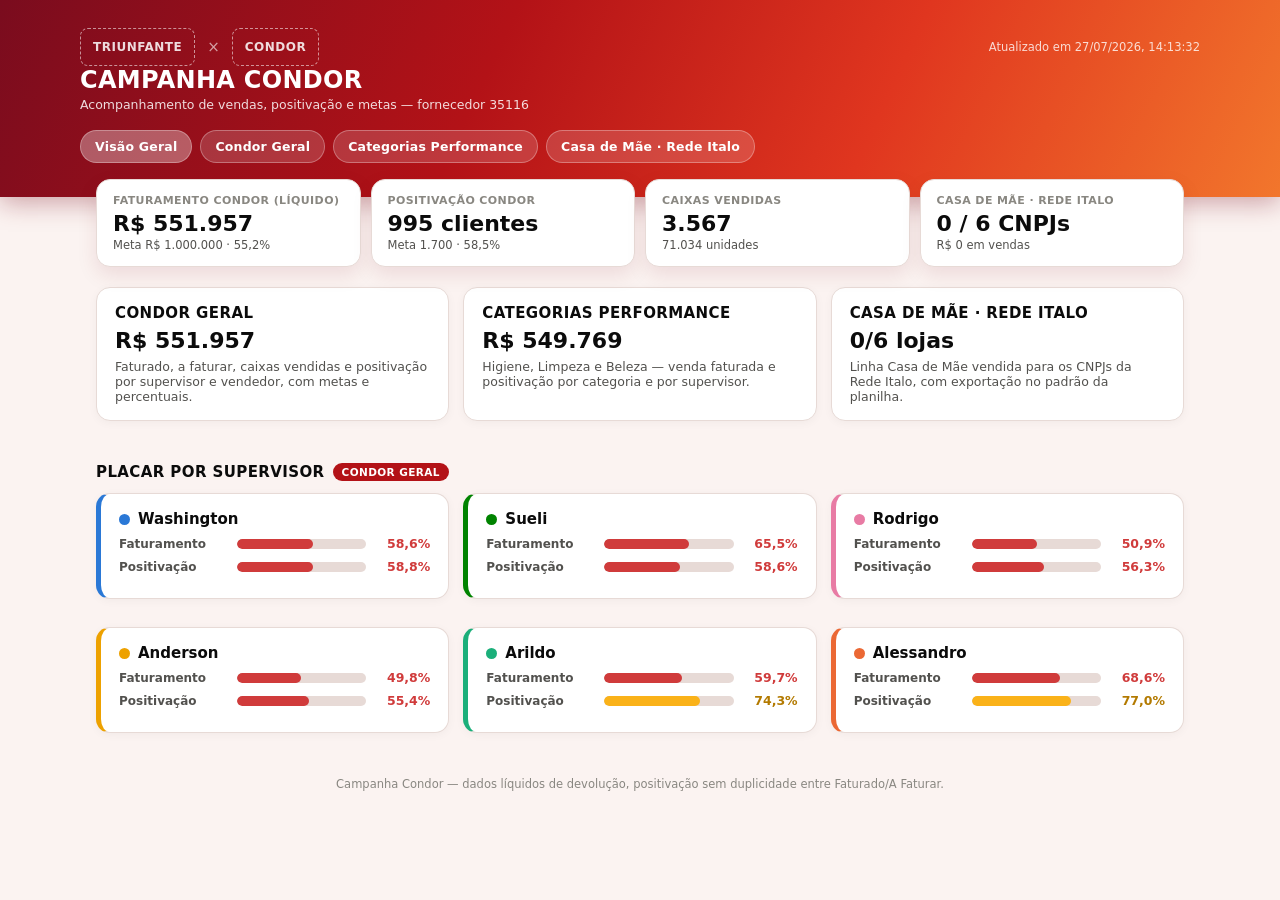
==== index.html @ ddfc70e7 "Initial commit: site da Campanha Condor (Geral, Categorias Performance, Casa de Mae/Rede Italo) Co-A" ====
<!doctype html>
<html lang="pt-BR">
<head>
<meta charset="UTF-8">
<meta name="viewport" content="width=device-width, initial-scale=1">
<title>Campanha Condor</title>
<link rel="stylesheet" href="style.css">
</head>
<body>
<div class="hero">
  <div class="hero-inner">
    <div class="hero-top">
      <div class="brandrow">
        <div class="logo-slot">Triunfante</div>
        <span class="brand-x">×</span>
        <div class="logo-slot">Condor</div>
      </div>
      <div class="hero-meta">Atualizado em <span id="atualizadoEm">—</span></div>
    </div>
    <h1>Campanha Condor</h1>
    <div class="sub">Acompanhamento de vendas, positivação e metas — fornecedor 35116</div>
    <div class="hero-nav">
      <a href="index.html" class="active">Visão Geral</a>
      <a href="condor-geral.html">Condor Geral</a>
      <a href="categorias.html">Categorias Performance</a>
      <a href="casa-de-mae.html">Casa de Mãe · Rede Italo</a>
    </div>
  </div>
</div>

<div class="wrap">
  <div class="statrow" id="statrow"></div>

  <div class="grid3" id="navcards"></div>

  <div class="section-title">Placar por supervisor <span class="tag">Condor Geral</span></div>
  <div id="supPreview"></div>

  <div class="footer-note">Campanha Condor — dados líquidos de devolução, positivação sem duplicidade entre Faturado/A Faturar.</div>
</div>

<script src="data.js"></script>
<script src="script.js"></script>
<script>
(function () {
  var data = getData();
  document.getElementById("atualizadoEm").textContent = new Date(data.atualizadoEm).toLocaleString("pt-BR");

  var g = data.geral.totalGeral;
  var cats = data.categorias.totalGeral;
  var cdm = data.casaDeMae.totalGeral;

  var stats = [
    { label: "Faturamento Condor (líquido)", value: fmtBRL(g.faturamento), sub: g.metaFaturamento ? ("Meta " + fmtBRL(g.metaFaturamento) + " · " + fmtPct(g.pctMetaFaturamento)) : "" },
    { label: "Positivação Condor", value: fmtInt(g.positivacao) + " clientes", sub: g.metaPositivacao ? ("Meta " + fmtInt(g.metaPositivacao) + " · " + fmtPct(g.pctMetaPositivacao)) : "" },
    { label: "Caixas vendidas", value: fmtNum(g.caixasVenda, 0), sub: fmtInt(g.unidadesVenda) + " unidades" },
    { label: "Casa de Mãe · Rede Italo", value: cdm.clientesAtivos + " / " + cdm.clientesRede + " CNPJs", sub: fmtBRL(cdm.faturamento) + " em vendas" }
  ];
  document.getElementById("statrow").innerHTML = stats.map(function (s) {
    return '<div class="stat"><div class="label">' + s.label + '</div><div class="value num">' + s.value + '</div><div class="sub">' + s.sub + '</div></div>';
  }).join("");

  var cards = [
    { href: "condor-geral.html", title: "Condor Geral", desc: "Faturado, a faturar, caixas vendidas e positivação por supervisor e vendedor, com metas e percentuais.", big: fmtBRL(g.faturamento) },
    { href: "categorias.html", title: "Categorias Performance", desc: "Higiene, Limpeza e Beleza — venda faturada e positivação por categoria e por supervisor.", big: fmtBRL(cats.faturamento) },
    { href: "casa-de-mae.html", title: "Casa de Mãe · Rede Italo", desc: "Linha Casa de Mãe vendida para os CNPJs da Rede Italo, com exportação no padrão da planilha.", big: cdm.clientesAtivos + "/" + cdm.clientesRede + " lojas" }
  ];
  document.getElementById("navcards").innerHTML = cards.map(function (c) {
    return '<a class="card" href="' + c.href + '" style="text-decoration:none;display:block">' +
      '<div class="section-title" style="margin:0 0 6px">' + c.title + '</div>' +
      '<div style="font-size:22px;font-weight:800;margin-bottom:6px" class="num">' + c.big + '</div>' +
      '<div style="font-size:12.5px;color:var(--ink-soft)">' + c.desc + '</div>' +
    '</a>';
  }).join("");

  var order = data.supervisores.filter(function (s) { return s.id !== 0; });
  document.getElementById("supPreview").innerHTML = '<div class="grid3">' + order.map(function (s) {
    var sup = data.geral.porSupervisor.find(function (x) { return x.supervisorId === s.id; });
    return '<div class="card sup-card" style="--sup-accent:' + supAccent(s.id) + '">' +
      '<div class="sup-head"><div class="sup-name"><span class="dot"></span>' + s.nome + '</div></div>' +
      pctBarRow("Faturamento", sup.pctMetaFaturamento) +
      pctBarRow("Positivação", sup.pctMetaPositivacao) +
    '</div>';
  }).join("") + '</div>';
})();
</script>
</body>
</html>
---- style.css ----
:root {
  --bg: #FBF3F1;
  --panel: #FFFFFF;
  --line: #E7DAD6;
  --ink: #0B0B0B;
  --ink-soft: #52514E;
  --ink-muted: #898781;

  --good: #0CA30C;
  --warning: #FAB219;
  --serious: #EC835A;
  --critical: #D03B3B;
  --good-bg: #E6F5E6;
  --warning-bg: #FEF3DC;
  --critical-bg: #FBEAEA;

  /* paleta categorica (dataviz skill, ordem validada) -- 1 cor fixa por supervisor */
  --sup-100: #2A78D6;  /* Washington - azul */
  --sup-28:  #008300;  /* Sueli - verde */
  --sup-27:  #E87BA4;  /* Rodrigo - magenta */
  --sup-23:  #EDA100;  /* Anderson - amarelo/ocre */
  --sup-24:  #1BAF7A;  /* Arildo - aqua */
  --sup-80:  #EB6834;  /* Alessandro - laranja */
  --sup-0:   #A9A79E;  /* Outros/Interno - cinza neutro */

  /* marca Condor -- degrade vermelho, distinto da Arcor (vermelho fosco/minimal) */
  --condor-1: #7A0C1E;
  --condor-2: #B31217;
  --condor-3: #E0361F;
  --condor-4: #F2762C;
  --condor-grad: linear-gradient(115deg, var(--condor-1) 0%, var(--condor-2) 38%, var(--condor-3) 68%, var(--condor-4) 100%);

  --radius: 14px;
  color-scheme: light;
}

@media (prefers-color-scheme: dark) {
  :root:where(:not([data-theme="light"])) {
    --bg: #150808;
    --panel: #201312;
    --line: #3a2624;
    --ink: #ffffff;
    --ink-soft: #d8c9c6;
    --ink-muted: #a3908c;
    --good-bg: rgba(12,163,12,0.16);
    --warning-bg: rgba(250,178,25,0.16);
    --critical-bg: rgba(208,59,59,0.18);
    --sup-100: #3987E5;
    --sup-28:  #1FA31F;
    --sup-27:  #D55181;
    --sup-23:  #C98500;
    --sup-24:  #199E70;
    --sup-80:  #D95926;
    --sup-0:   #7d7871;
    color-scheme: dark;
  }
}
:root[data-theme="dark"] {
  --bg: #150808;
  --panel: #201312;
  --line: #3a2624;
  --ink: #ffffff;
  --ink-soft: #d8c9c6;
  --ink-muted: #a3908c;
  --good-bg: rgba(12,163,12,0.16);
  --warning-bg: rgba(250,178,25,0.16);
  --critical-bg: rgba(208,59,59,0.18);
  --sup-100: #3987E5;
  --sup-28:  #1FA31F;
  --sup-27:  #D55181;
  --sup-23:  #C98500;
  --sup-24:  #199E70;
  --sup-80:  #D95926;
  --sup-0:   #7d7871;
  color-scheme: dark;
}

* { box-sizing: border-box; -webkit-tap-highlight-color: transparent; }
html { -webkit-text-size-adjust: 100%; }
body {
  margin: 0; font-family: system-ui, -apple-system, "Segoe UI", Arial, sans-serif;
  background: var(--bg); color: var(--ink); -webkit-font-smoothing: antialiased;
}
.num { font-variant-numeric: tabular-nums; }
a { color: inherit; }
.wrap { max-width: 1120px; margin: 0 auto; padding: 0 16px 60px; }

/* ---- Hero / header degrade ---- */
.hero {
  background: var(--condor-grad); color: #fff; padding: 28px 16px 34px;
  box-shadow: 0 6px 24px rgba(122,12,30,0.35);
}
.hero-inner { max-width: 1120px; margin: 0 auto; }
.hero-top { display: flex; align-items: center; justify-content: space-between; gap: 14px; flex-wrap: wrap; }
.brandrow { display: flex; align-items: center; gap: 12px; }
.logo-slot {
  display: flex; align-items: center; justify-content: center; height: 38px; padding: 0 12px;
  border: 1.5px dashed rgba(255,255,255,0.55); border-radius: 8px; font-weight: 700; font-size: 12px;
  letter-spacing: 0.5px; color: rgba(255,255,255,0.85); text-transform: uppercase;
}
.logo-slot img { height: 100%; width: auto; display: block; }
.brand-x { font-size: 15px; color: rgba(255,255,255,0.6); font-weight: 300; }
.hero h1 { font-size: 24px; margin: 0; font-weight: 800; letter-spacing: 0.3px; text-transform: uppercase; }
.hero .sub { font-size: 12.5px; color: rgba(255,255,255,0.85); font-weight: 500; margin-top: 3px; }
.hero-meta { text-align: right; font-size: 11.5px; color: rgba(255,255,255,0.8); }
.hero-nav { display: flex; gap: 8px; margin-top: 18px; flex-wrap: wrap; }
.hero-nav a {
  text-decoration: none; font-size: 12.5px; font-weight: 700; letter-spacing: 0.2px;
  color: #fff; background: rgba(255,255,255,0.16); border: 1px solid rgba(255,255,255,0.3);
  padding: 8px 14px; border-radius: 30px; transition: background 0.15s;
}
.hero-nav a:hover, .hero-nav a.active { background: rgba(255,255,255,0.32); }
.backlink {
  display: inline-flex; align-items: center; gap: 6px; font-size: 12px; font-weight: 700;
  color: rgba(255,255,255,0.85); text-decoration: none; text-transform: uppercase; letter-spacing: .3px;
}

/* ---- Stat tiles ---- */
.statrow { display: grid; grid-template-columns: repeat(auto-fit, minmax(150px,1fr)); gap: 10px; margin: -18px 0 20px; position: relative; z-index: 2; }
.stat {
  background: var(--panel); border: 1px solid var(--line); border-radius: var(--radius);
  padding: 14px 16px; box-shadow: 0 8px 20px rgba(122,12,30,0.10);
}
.stat .label { font-size: 11px; color: var(--ink-muted); text-transform: uppercase; letter-spacing: 0.4px; font-weight: 700; }
.stat .value { font-size: 22px; font-weight: 800; margin-top: 4px; }
.stat .sub { font-size: 11.5px; color: var(--ink-soft); margin-top: 2px; }

/* ---- Cards / sections ---- */
.section-title { font-size: 15px; font-weight: 800; text-transform: uppercase; letter-spacing: 0.4px; margin: 28px 0 12px; color: var(--ink); display: flex; align-items: center; gap: 8px; }
.section-title .tag { font-size: 10.5px; background: var(--condor-2); color: #fff; padding: 3px 9px; border-radius: 20px; font-weight: 700; }
.card {
  background: var(--panel); border: 1px solid var(--line); border-radius: var(--radius);
  padding: 16px 18px; margin-bottom: 14px; box-shadow: 0 2px 10px rgba(0,0,0,0.04);
}
.grid2 { display: grid; grid-template-columns: 1fr 1fr; gap: 14px; }
.grid3 { display: grid; grid-template-columns: repeat(3,1fr); gap: 14px; }
@media (max-width: 720px) { .grid2, .grid3 { grid-template-columns: 1fr; } }

/* ---- Supervisor card ---- */
.sup-card { border-left: 5px solid var(--sup-accent, var(--ink-muted)); }
.sup-card.clickable { cursor: pointer; }
.sup-head { display: flex; align-items: center; justify-content: space-between; gap: 10px; }
.sup-name { font-weight: 800; font-size: 15px; display: flex; align-items: center; gap: 8px; }
.dot { width: 11px; height: 11px; border-radius: 50%; background: var(--sup-accent, var(--ink-muted)); flex-shrink: 0; }
.chev { color: var(--ink-muted); transition: transform 0.15s; }
.sup-card.open .chev { transform: rotate(90deg); }
.sup-body { display: none; margin-top: 12px; border-top: 1px dashed var(--line); padding-top: 12px; }
.sup-card.open .sup-body { display: block; }

/* ---- Metric mini-table ---- */
.metrictable { width: 100%; border-collapse: collapse; font-size: 13px; margin-top: 6px; }
.metrictable th { text-align: right; font-size: 10.5px; color: var(--ink-muted); text-transform: uppercase; font-weight: 700; padding: 4px 8px; letter-spacing: 0.3px; }
.metrictable th:first-child, .metrictable td:first-child { text-align: left; }
.metrictable td { text-align: right; padding: 6px 8px; border-top: 1px solid var(--line); }
.metrictable tr.total td { font-weight: 800; border-top: 2px solid var(--ink); }

/* ---- Progress bar ---- */
.pbar-row { display: flex; align-items: center; gap: 10px; margin: 8px 0; }
.pbar-label { font-size: 12px; color: var(--ink-soft); width: 108px; flex-shrink: 0; font-weight: 600; }
.pbar { flex: 1; height: 10px; border-radius: 6px; background: var(--line); overflow: hidden; position: relative; }
.pbar > span { display: block; height: 100%; border-radius: 6px; }
.pbar-pct { width: 54px; text-align: right; font-size: 12.5px; font-weight: 800; flex-shrink: 0; }
.pct-good { color: var(--good); } .pct-warning { color: #B37A00; } .pct-critical { color: var(--critical); }
.fill-good { background: var(--good); } .fill-warning { background: var(--warning); } .fill-critical { background: var(--critical); }

/* ---- Badge ---- */
.badge { display: inline-block; font-size: 10.5px; font-weight: 700; padding: 3px 9px; border-radius: 20px; text-transform: uppercase; letter-spacing: 0.3px; }
.badge.good { background: var(--good-bg); color: var(--good); }
.badge.warning { background: var(--warning-bg); color: #B37A00; }
.badge.critical { background: var(--critical-bg); color: var(--critical); }
.badge.neutral { background: var(--line); color: var(--ink-soft); }

/* ---- Tabs ---- */
.tabs { display: flex; gap: 6px; margin: 18px 0 14px; flex-wrap: wrap; }
.tab-btn {
  border: 1px solid var(--line); background: var(--panel); color: var(--ink-soft); font-weight: 700; font-size: 13px;
  padding: 9px 16px; border-radius: 30px; cursor: pointer; transition: all 0.15s;
}
.tab-btn.active { background: var(--condor-grad); color: #fff; border-color: transparent; }
.tabpanel { display: none; } .tabpanel.active { display: block; }

/* ---- Product list ---- */
.prodlist { display: flex; flex-wrap: wrap; gap: 6px; margin-top: 8px; max-height: 160px; overflow-y: auto; padding: 8px; background: var(--bg); border-radius: 8px; }
.prodchip { font-size: 11px; background: var(--panel); border: 1px solid var(--line); border-radius: 6px; padding: 4px 8px; color: var(--ink-soft); }
.prodchip b { color: var(--ink); }

/* ---- Toolbar (export buttons) ---- */
.toolbar { display: flex; gap: 8px; margin: 14px 0; flex-wrap: wrap; }
.btn {
  display: inline-flex; align-items: center; gap: 6px; font-size: 12.5px; font-weight: 700; cursor: pointer;
  border: none; border-radius: 8px; padding: 9px 14px; color: #fff; background: var(--condor-2);
  transition: filter 0.15s;
}
.btn:hover { filter: brightness(1.1); }
.btn.secondary { background: var(--ink-muted); }
.btn.ghost { background: transparent; border: 1px solid var(--line); color: var(--ink-soft); }

/* ---- Data table (Casa de Mae, etc) ---- */
.datatable-wrap { overflow-x: auto; }
table.datatable { width: 100%; border-collapse: collapse; font-size: 12.5px; }
table.datatable th { text-align: left; background: var(--bg); padding: 8px 10px; font-size: 10.5px; text-transform: uppercase; letter-spacing: 0.3px; color: var(--ink-muted); border-bottom: 2px solid var(--line); white-space: nowrap; }
table.datatable td { padding: 7px 10px; border-bottom: 1px solid var(--line); white-space: nowrap; }
table.datatable tr:hover td { background: var(--bg); }
.empty-note { font-size: 13px; color: var(--ink-muted); padding: 20px; text-align: center; font-style: italic; }

.footer-note { font-size: 11.5px; color: var(--ink-muted); text-align: center; margin-top: 30px; }

/* ---- Print ---- */
@media print {
  .hero-nav, .toolbar, .backlink, .tabs { display: none !important; }
  .hero { background: var(--condor-1) !important; -webkit-print-color-adjust: exact; print-color-adjust: exact; }
  .sup-body { display: block !important; }
  .card { break-inside: avoid; box-shadow: none; }
  body { background: #fff; }
  .tabpanel { display: block !important; }
}
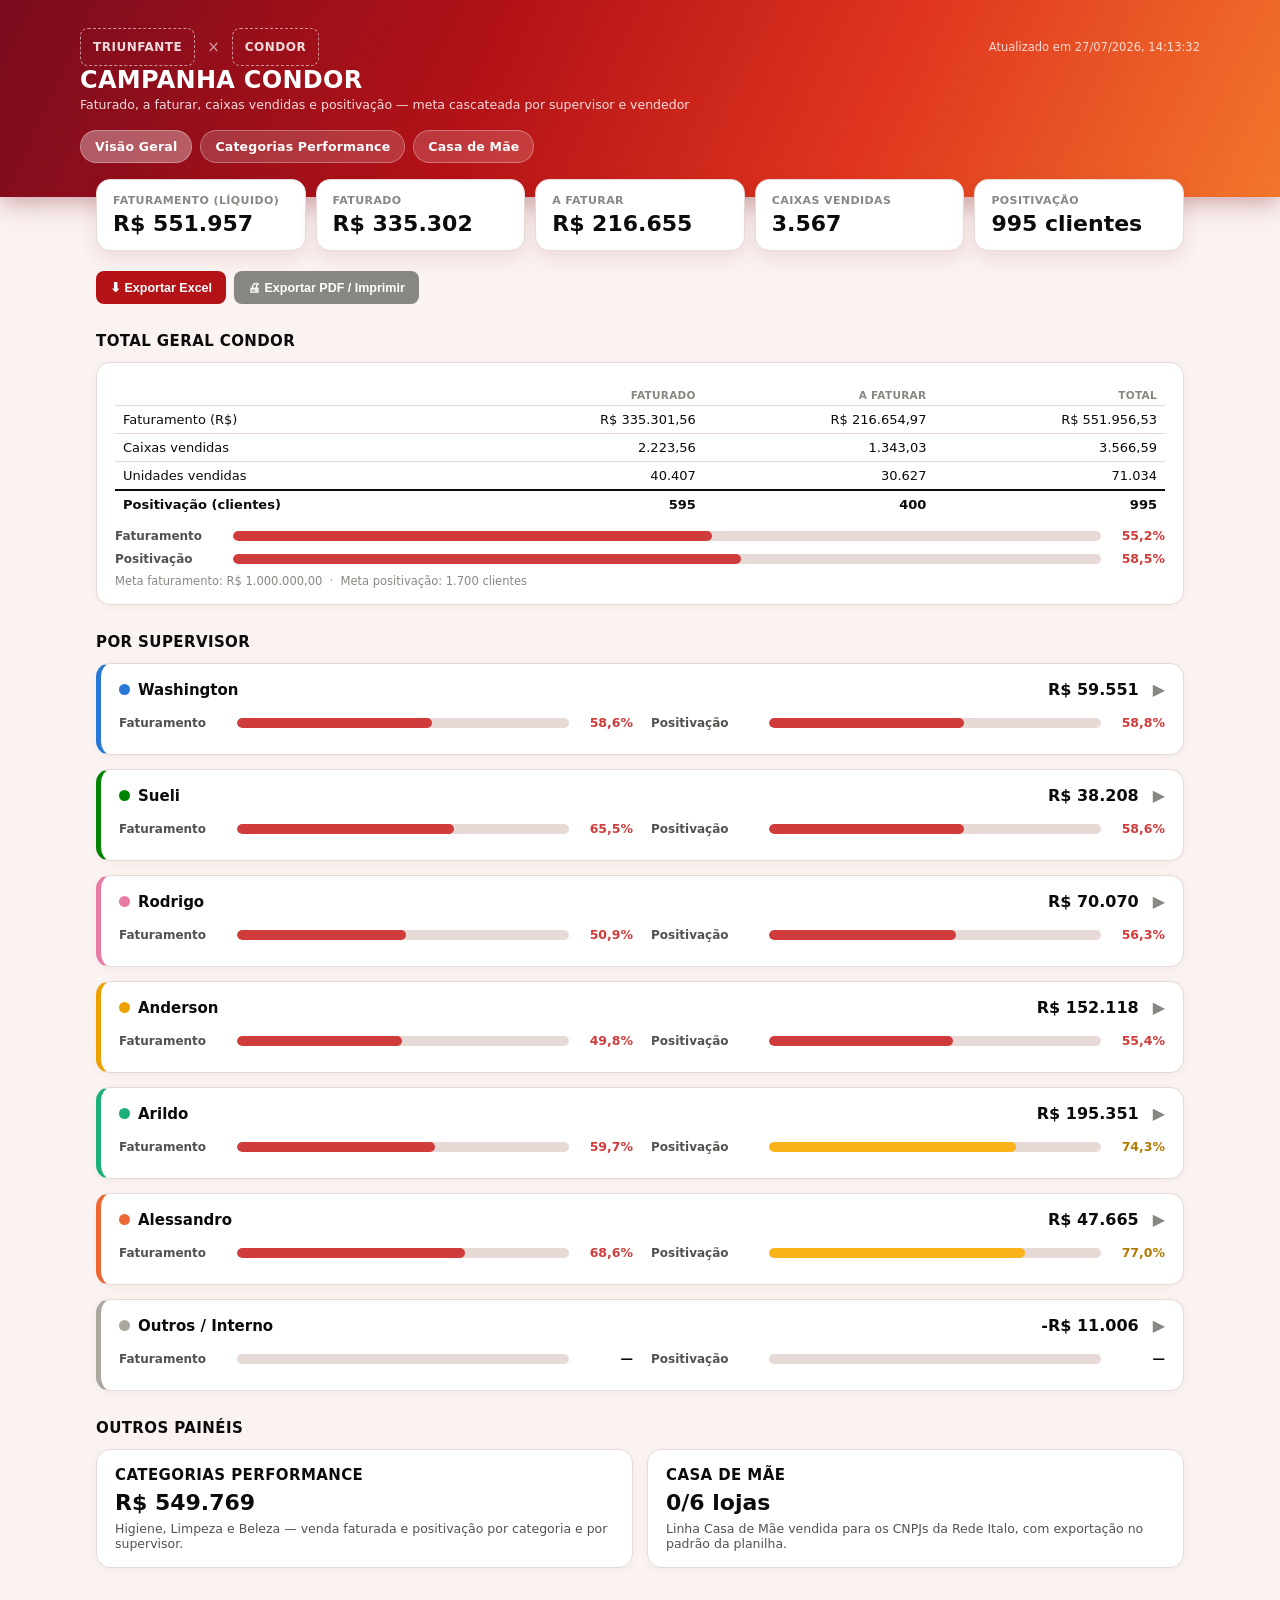
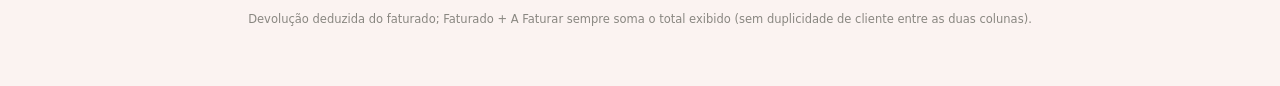
==== commit 3982ff8f: "Simplifica menu para 3 itens: Visão Geral (agora com o detalhe completo do Condor Geral), Categorias" ====
--- a/index.html
+++ b/index.html
@@ -3,7 +3,7 @@
 <head>
 <meta charset="UTF-8">
 <meta name="viewport" content="width=device-width, initial-scale=1">
-<title>Campanha Condor</title>
+<title>Campanha Condor — Visão Geral</title>
 <link rel="stylesheet" href="style.css">
 </head>
 <body>
@@ -18,12 +18,11 @@
       <div class="hero-meta">Atualizado em <span id="atualizadoEm">—</span></div>
     </div>
     <h1>Campanha Condor</h1>
-    <div class="sub">Acompanhamento de vendas, positivação e metas — fornecedor 35116</div>
+    <div class="sub">Faturado, a faturar, caixas vendidas e positivação — meta cascateada por supervisor e vendedor</div>
     <div class="hero-nav">
       <a href="index.html" class="active">Visão Geral</a>
-      <a href="condor-geral.html">Condor Geral</a>
       <a href="categorias.html">Categorias Performance</a>
-      <a href="casa-de-mae.html">Casa de Mãe · Rede Italo</a>
+      <a href="casa-de-mae.html">Casa de Mãe</a>
     </div>
   </div>
 </div>
@@ -31,12 +30,21 @@
 <div class="wrap">
   <div class="statrow" id="statrow"></div>
 
-  <div class="grid3" id="navcards"></div>
+  <div class="toolbar">
+    <button class="btn" onclick="exportGeralXls()">⬇ Exportar Excel</button>
+    <button class="btn secondary" onclick="printPage()">🖨 Exportar PDF / Imprimir</button>
+  </div>
 
-  <div class="section-title">Placar por supervisor <span class="tag">Condor Geral</span></div>
-  <div id="supPreview"></div>
+  <div class="section-title">Total Geral Condor</div>
+  <div class="card" id="totalCard"></div>
 
-  <div class="footer-note">Campanha Condor — dados líquidos de devolução, positivação sem duplicidade entre Faturado/A Faturar.</div>
+  <div class="section-title">Por supervisor</div>
+  <div id="supervisores"></div>
+
+  <div class="section-title">Outros painéis</div>
+  <div class="grid2" id="navcards"></div>
+
+  <div class="footer-note">Devolução deduzida do faturado; Faturado + A Faturar sempre soma o total exibido (sem duplicidade de cliente entre as duas colunas).</div>
 </div>
 
 <script src="data.js"></script>
@@ -45,25 +53,60 @@
 (function () {
   var data = getData();
   document.getElementById("atualizadoEm").textContent = new Date(data.atualizadoEm).toLocaleString("pt-BR");
+  var g = data.geral.totalGeral;
 
-  var g = data.geral.totalGeral;
+  document.getElementById("statrow").innerHTML = [
+    { label: "Faturamento (líquido)", value: fmtBRL(g.faturamento) },
+    { label: "Faturado", value: fmtBRL(g.faturado) },
+    { label: "A Faturar", value: fmtBRL(g.aFaturar) },
+    { label: "Caixas vendidas", value: fmtNum(g.caixasVenda, 0) },
+    { label: "Positivação", value: fmtInt(g.positivacao) + " clientes" }
+  ].map(function (s) {
+    return '<div class="stat"><div class="label">' + s.label + '</div><div class="value num">' + s.value + '</div></div>';
+  }).join("");
+
+  document.getElementById("totalCard").innerHTML = metricTableHTML(g, { caixas: true, unidades: true, meta: true });
+
+  var order = data.supervisores;
+  document.getElementById("supervisores").innerHTML = order.map(function (s) {
+    var sup = data.geral.porSupervisor.find(function (x) { return x.supervisorId === s.id; });
+    if (!sup) return "";
+    var vendedoresHtml = "";
+    if (sup.vendedores && sup.vendedores.length) {
+      vendedoresHtml = '<div style="margin-top:14px"><div style="font-size:11.5px;font-weight:800;text-transform:uppercase;color:var(--ink-muted);margin-bottom:8px">Por vendedor (' + sup.vendedores.length + ')</div>' +
+        sup.vendedores.slice().sort(function (a, b) { return b.faturamento - a.faturamento; }).map(function (v) {
+          return '<div style="padding:10px 0;border-top:1px solid var(--line)">' +
+            '<div style="display:flex;justify-content:space-between;font-weight:700;font-size:13px"><span>' + v.nome + ' <span style="color:var(--ink-muted);font-weight:500">(#' + v.codVend + ')</span></span><span class="num">' + fmtBRL(v.faturamento) + '</span></div>' +
+            '<div style="display:flex;gap:18px;margin-top:6px;flex-wrap:wrap">' +
+              '<div style="flex:1;min-width:200px">' + pctBarRow("Faturamento", v.pctMetaFaturamento) + '</div>' +
+              '<div style="flex:1;min-width:200px">' + pctBarRow("Positivação", v.pctMetaPositivacao) + '</div>' +
+            '</div>' +
+            '<div style="font-size:11.5px;color:var(--ink-muted);margin-top:2px">Faturado ' + fmtBRLCentavos(v.faturado) + ' · A Faturar ' + fmtBRLCentavos(v.aFaturar) + ' · Caixas ' + fmtNum(v.caixasVenda,1) + ' · Positivação ' + v.positivacaoFaturado + 'F + ' + v.positivacaoAFaturar + 'AF = ' + v.positivacao + '</div>' +
+          '</div>';
+        }).join("") +
+      '</div>';
+    }
+    return '<div class="card sup-card clickable" style="--sup-accent:' + supAccent(s.id) + '" onclick="toggleSupCard(this)">' +
+      '<div class="sup-head">' +
+        '<div class="sup-name"><span class="dot"></span>' + s.nome + '</div>' +
+        '<div style="display:flex;align-items:center;gap:14px">' +
+          '<span class="num" style="font-weight:800">' + fmtBRL(sup.faturamento) + '</span>' +
+          '<span class="chev">▶</span>' +
+        '</div>' +
+      '</div>' +
+      '<div style="display:flex;gap:18px;margin-top:8px;flex-wrap:wrap">' +
+        '<div style="flex:1;min-width:220px">' + pctBarRow("Faturamento", sup.pctMetaFaturamento) + '</div>' +
+        '<div style="flex:1;min-width:220px">' + pctBarRow("Positivação", sup.pctMetaPositivacao) + '</div>' +
+      '</div>' +
+      '<div class="sup-body">' + metricTableHTML(sup, { caixas: true, unidades: true, meta: false }) + vendedoresHtml + '</div>' +
+    '</div>';
+  }).join("");
+
   var cats = data.categorias.totalGeral;
   var cdm = data.casaDeMae.totalGeral;
-
-  var stats = [
-    { label: "Faturamento Condor (líquido)", value: fmtBRL(g.faturamento), sub: g.metaFaturamento ? ("Meta " + fmtBRL(g.metaFaturamento) + " · " + fmtPct(g.pctMetaFaturamento)) : "" },
-    { label: "Positivação Condor", value: fmtInt(g.positivacao) + " clientes", sub: g.metaPositivacao ? ("Meta " + fmtInt(g.metaPositivacao) + " · " + fmtPct(g.pctMetaPositivacao)) : "" },
-    { label: "Caixas vendidas", value: fmtNum(g.caixasVenda, 0), sub: fmtInt(g.unidadesVenda) + " unidades" },
-    { label: "Casa de Mãe · Rede Italo", value: cdm.clientesAtivos + " / " + cdm.clientesRede + " CNPJs", sub: fmtBRL(cdm.faturamento) + " em vendas" }
-  ];
-  document.getElementById("statrow").innerHTML = stats.map(function (s) {
-    return '<div class="stat"><div class="label">' + s.label + '</div><div class="value num">' + s.value + '</div><div class="sub">' + s.sub + '</div></div>';
-  }).join("");
-
   var cards = [
-    { href: "condor-geral.html", title: "Condor Geral", desc: "Faturado, a faturar, caixas vendidas e positivação por supervisor e vendedor, com metas e percentuais.", big: fmtBRL(g.faturamento) },
     { href: "categorias.html", title: "Categorias Performance", desc: "Higiene, Limpeza e Beleza — venda faturada e positivação por categoria e por supervisor.", big: fmtBRL(cats.faturamento) },
-    { href: "casa-de-mae.html", title: "Casa de Mãe · Rede Italo", desc: "Linha Casa de Mãe vendida para os CNPJs da Rede Italo, com exportação no padrão da planilha.", big: cdm.clientesAtivos + "/" + cdm.clientesRede + " lojas" }
+    { href: "casa-de-mae.html", title: "Casa de Mãe", desc: "Linha Casa de Mãe vendida para os CNPJs da Rede Italo, com exportação no padrão da planilha.", big: cdm.clientesAtivos + "/" + cdm.clientesRede + " lojas" }
   ];
   document.getElementById("navcards").innerHTML = cards.map(function (c) {
     return '<a class="card" href="' + c.href + '" style="text-decoration:none;display:block">' +
@@ -72,17 +115,18 @@
       '<div style="font-size:12.5px;color:var(--ink-soft)">' + c.desc + '</div>' +
     '</a>';
   }).join("");
+})();
 
-  var order = data.supervisores.filter(function (s) { return s.id !== 0; });
-  document.getElementById("supPreview").innerHTML = '<div class="grid3">' + order.map(function (s) {
-    var sup = data.geral.porSupervisor.find(function (x) { return x.supervisorId === s.id; });
-    return '<div class="card sup-card" style="--sup-accent:' + supAccent(s.id) + '">' +
-      '<div class="sup-head"><div class="sup-name"><span class="dot"></span>' + s.nome + '</div></div>' +
-      pctBarRow("Faturamento", sup.pctMetaFaturamento) +
-      pctBarRow("Positivação", sup.pctMetaPositivacao) +
-    '</div>';
-  }).join("") + '</div>';
-})();
+function exportGeralXls() {
+  var data = getData();
+  var headers = ["Supervisor", "Faturado", "A Faturar", "Faturamento", "Meta Fat.", "% Meta Fat.", "Caixas Vendidas", "Positivação Faturado", "Positivação A Faturar", "Positivação", "Meta Posit.", "% Meta Posit."];
+  var rows = data.geral.porSupervisor.map(function (s) {
+    return [s.nome, fmtBRLCentavos(s.faturado), fmtBRLCentavos(s.aFaturar), fmtBRLCentavos(s.faturamento), s.metaFaturamento ? fmtBRLCentavos(s.metaFaturamento) : "", s.pctMetaFaturamento ? fmtPct(s.pctMetaFaturamento) : "", fmtNum(s.caixasVenda,2), s.positivacaoFaturado, s.positivacaoAFaturar, s.positivacao, s.metaPositivacao || "", s.pctMetaPositivacao ? fmtPct(s.pctMetaPositivacao) : ""];
+  });
+  var g = data.geral.totalGeral;
+  rows.push(["TOTAL GERAL", fmtBRLCentavos(g.faturado), fmtBRLCentavos(g.aFaturar), fmtBRLCentavos(g.faturamento), fmtBRLCentavos(g.metaFaturamento), fmtPct(g.pctMetaFaturamento), fmtNum(g.caixasVenda,2), g.positivacaoFaturado, g.positivacaoAFaturar, g.positivacao, g.metaPositivacao, fmtPct(g.pctMetaPositivacao)]);
+  downloadHtmlAsXls("Condor Geral", headers, rows, "Condor Geral - por supervisor.xls");
+}
 </script>
 </body>
 </html>
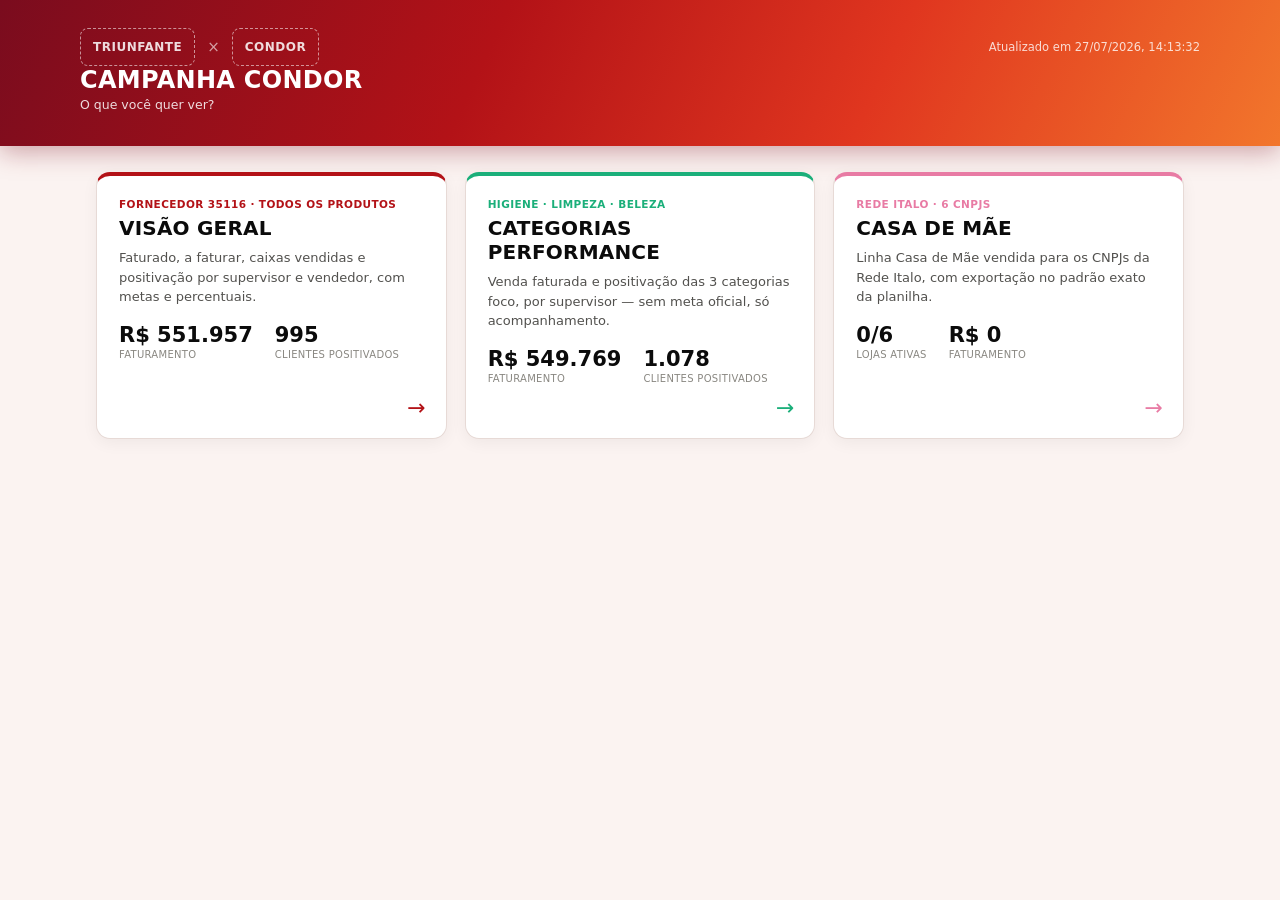
==== commit 011532b6: "Separa menu inicial (index.html) do conteudo detalhado: index vira um menu limpo com 3 cards, detalh" ====
--- a/index.html
+++ b/index.html
@@ -3,7 +3,7 @@
 <head>
 <meta charset="UTF-8">
 <meta name="viewport" content="width=device-width, initial-scale=1">
-<title>Campanha Condor — Visão Geral</title>
+<title>Campanha Condor</title>
 <link rel="stylesheet" href="style.css">
 </head>
 <body>
@@ -18,33 +18,12 @@
       <div class="hero-meta">Atualizado em <span id="atualizadoEm">—</span></div>
     </div>
     <h1>Campanha Condor</h1>
-    <div class="sub">Faturado, a faturar, caixas vendidas e positivação — meta cascateada por supervisor e vendedor</div>
-    <div class="hero-nav">
-      <a href="index.html" class="active">Visão Geral</a>
-      <a href="categorias.html">Categorias Performance</a>
-      <a href="casa-de-mae.html">Casa de Mãe</a>
-    </div>
+    <div class="sub">O que você quer ver?</div>
   </div>
 </div>
 
 <div class="wrap">
-  <div class="statrow" id="statrow"></div>
-
-  <div class="toolbar">
-    <button class="btn" onclick="exportGeralXls()">⬇ Exportar Excel</button>
-    <button class="btn secondary" onclick="printPage()">🖨 Exportar PDF / Imprimir</button>
-  </div>
-
-  <div class="section-title">Total Geral Condor</div>
-  <div class="card" id="totalCard"></div>
-
-  <div class="section-title">Por supervisor</div>
-  <div id="supervisores"></div>
-
-  <div class="section-title">Outros painéis</div>
-  <div class="grid2" id="navcards"></div>
-
-  <div class="footer-note">Devolução deduzida do faturado; Faturado + A Faturar sempre soma o total exibido (sem duplicidade de cliente entre as duas colunas).</div>
+  <div class="menu-grid" id="menuGrid" style="margin-top:26px"></div>
 </div>
 
 <script src="data.js"></script>
@@ -53,80 +32,50 @@
 (function () {
   var data = getData();
   document.getElementById("atualizadoEm").textContent = new Date(data.atualizadoEm).toLocaleString("pt-BR");
+
   var g = data.geral.totalGeral;
-
-  document.getElementById("statrow").innerHTML = [
-    { label: "Faturamento (líquido)", value: fmtBRL(g.faturamento) },
-    { label: "Faturado", value: fmtBRL(g.faturado) },
-    { label: "A Faturar", value: fmtBRL(g.aFaturar) },
-    { label: "Caixas vendidas", value: fmtNum(g.caixasVenda, 0) },
-    { label: "Positivação", value: fmtInt(g.positivacao) + " clientes" }
-  ].map(function (s) {
-    return '<div class="stat"><div class="label">' + s.label + '</div><div class="value num">' + s.value + '</div></div>';
-  }).join("");
-
-  document.getElementById("totalCard").innerHTML = metricTableHTML(g, { caixas: true, unidades: true, meta: true });
-
-  var order = data.supervisores;
-  document.getElementById("supervisores").innerHTML = order.map(function (s) {
-    var sup = data.geral.porSupervisor.find(function (x) { return x.supervisorId === s.id; });
-    if (!sup) return "";
-    var vendedoresHtml = "";
-    if (sup.vendedores && sup.vendedores.length) {
-      vendedoresHtml = '<div style="margin-top:14px"><div style="font-size:11.5px;font-weight:800;text-transform:uppercase;color:var(--ink-muted);margin-bottom:8px">Por vendedor (' + sup.vendedores.length + ')</div>' +
-        sup.vendedores.slice().sort(function (a, b) { return b.faturamento - a.faturamento; }).map(function (v) {
-          return '<div style="padding:10px 0;border-top:1px solid var(--line)">' +
-            '<div style="display:flex;justify-content:space-between;font-weight:700;font-size:13px"><span>' + v.nome + ' <span style="color:var(--ink-muted);font-weight:500">(#' + v.codVend + ')</span></span><span class="num">' + fmtBRL(v.faturamento) + '</span></div>' +
-            '<div style="display:flex;gap:18px;margin-top:6px;flex-wrap:wrap">' +
-              '<div style="flex:1;min-width:200px">' + pctBarRow("Faturamento", v.pctMetaFaturamento) + '</div>' +
-              '<div style="flex:1;min-width:200px">' + pctBarRow("Positivação", v.pctMetaPositivacao) + '</div>' +
-            '</div>' +
-            '<div style="font-size:11.5px;color:var(--ink-muted);margin-top:2px">Faturado ' + fmtBRLCentavos(v.faturado) + ' · A Faturar ' + fmtBRLCentavos(v.aFaturar) + ' · Caixas ' + fmtNum(v.caixasVenda,1) + ' · Positivação ' + v.positivacaoFaturado + 'F + ' + v.positivacaoAFaturar + 'AF = ' + v.positivacao + '</div>' +
-          '</div>';
-        }).join("") +
-      '</div>';
-    }
-    return '<div class="card sup-card clickable" style="--sup-accent:' + supAccent(s.id) + '" onclick="toggleSupCard(this)">' +
-      '<div class="sup-head">' +
-        '<div class="sup-name"><span class="dot"></span>' + s.nome + '</div>' +
-        '<div style="display:flex;align-items:center;gap:14px">' +
-          '<span class="num" style="font-weight:800">' + fmtBRL(sup.faturamento) + '</span>' +
-          '<span class="chev">▶</span>' +
-        '</div>' +
-      '</div>' +
-      '<div style="display:flex;gap:18px;margin-top:8px;flex-wrap:wrap">' +
-        '<div style="flex:1;min-width:220px">' + pctBarRow("Faturamento", sup.pctMetaFaturamento) + '</div>' +
-        '<div style="flex:1;min-width:220px">' + pctBarRow("Positivação", sup.pctMetaPositivacao) + '</div>' +
-      '</div>' +
-      '<div class="sup-body">' + metricTableHTML(sup, { caixas: true, unidades: true, meta: false }) + vendedoresHtml + '</div>' +
-    '</div>';
-  }).join("");
-
   var cats = data.categorias.totalGeral;
   var cdm = data.casaDeMae.totalGeral;
-  var cards = [
-    { href: "categorias.html", title: "Categorias Performance", desc: "Higiene, Limpeza e Beleza — venda faturada e positivação por categoria e por supervisor.", big: fmtBRL(cats.faturamento) },
-    { href: "casa-de-mae.html", title: "Casa de Mãe", desc: "Linha Casa de Mãe vendida para os CNPJs da Rede Italo, com exportação no padrão da planilha.", big: cdm.clientesAtivos + "/" + cdm.clientesRede + " lojas" }
+
+  var itens = [
+    {
+      href: "visao-geral.html", accent: "var(--condor-2)", tag: "Fornecedor 35116 · todos os produtos",
+      titulo: "Visão Geral", desc: "Faturado, a faturar, caixas vendidas e positivação por supervisor e vendedor, com metas e percentuais.",
+      stats: [
+        { v: fmtBRL(g.faturamento), k: "Faturamento" },
+        { v: fmtInt(g.positivacao), k: "Clientes positivados" }
+      ]
+    },
+    {
+      href: "categorias.html", accent: "var(--sup-24)", tag: "Higiene · Limpeza · Beleza",
+      titulo: "Categorias Performance", desc: "Venda faturada e positivação das 3 categorias foco, por supervisor — sem meta oficial, só acompanhamento.",
+      stats: [
+        { v: fmtBRL(cats.faturamento), k: "Faturamento" },
+        { v: fmtInt(cats.positivacao), k: "Clientes positivados" }
+      ]
+    },
+    {
+      href: "casa-de-mae.html", accent: "var(--sup-27)", tag: "Rede Italo · 6 CNPJs",
+      titulo: "Casa de Mãe", desc: "Linha Casa de Mãe vendida para os CNPJs da Rede Italo, com exportação no padrão exato da planilha.",
+      stats: [
+        { v: cdm.clientesAtivos + "/" + cdm.clientesRede, k: "Lojas ativas" },
+        { v: fmtBRL(cdm.faturamento), k: "Faturamento" }
+      ]
+    }
   ];
-  document.getElementById("navcards").innerHTML = cards.map(function (c) {
-    return '<a class="card" href="' + c.href + '" style="text-decoration:none;display:block">' +
-      '<div class="section-title" style="margin:0 0 6px">' + c.title + '</div>' +
-      '<div style="font-size:22px;font-weight:800;margin-bottom:6px" class="num">' + c.big + '</div>' +
-      '<div style="font-size:12.5px;color:var(--ink-soft)">' + c.desc + '</div>' +
+
+  document.getElementById("menuGrid").innerHTML = itens.map(function (it) {
+    return '<a class="menu-card" href="' + it.href + '" style="--menu-accent:' + it.accent + '">' +
+      '<div class="menu-tag">' + it.tag + '</div>' +
+      '<h2>' + it.titulo + '</h2>' +
+      '<p>' + it.desc + '</p>' +
+      '<div class="menu-stats">' + it.stats.map(function (s) {
+        return '<div class="stat-inline"><div class="v num">' + s.v + '</div><div class="k">' + s.k + '</div></div>';
+      }).join("") + '</div>' +
+      '<div class="menu-arrow">→</div>' +
     '</a>';
   }).join("");
 })();
-
-function exportGeralXls() {
-  var data = getData();
-  var headers = ["Supervisor", "Faturado", "A Faturar", "Faturamento", "Meta Fat.", "% Meta Fat.", "Caixas Vendidas", "Positivação Faturado", "Positivação A Faturar", "Positivação", "Meta Posit.", "% Meta Posit."];
-  var rows = data.geral.porSupervisor.map(function (s) {
-    return [s.nome, fmtBRLCentavos(s.faturado), fmtBRLCentavos(s.aFaturar), fmtBRLCentavos(s.faturamento), s.metaFaturamento ? fmtBRLCentavos(s.metaFaturamento) : "", s.pctMetaFaturamento ? fmtPct(s.pctMetaFaturamento) : "", fmtNum(s.caixasVenda,2), s.positivacaoFaturado, s.positivacaoAFaturar, s.positivacao, s.metaPositivacao || "", s.pctMetaPositivacao ? fmtPct(s.pctMetaPositivacao) : ""];
-  });
-  var g = data.geral.totalGeral;
-  rows.push(["TOTAL GERAL", fmtBRLCentavos(g.faturado), fmtBRLCentavos(g.aFaturar), fmtBRLCentavos(g.faturamento), fmtBRLCentavos(g.metaFaturamento), fmtPct(g.pctMetaFaturamento), fmtNum(g.caixasVenda,2), g.positivacaoFaturado, g.positivacaoAFaturar, g.positivacao, g.metaPositivacao, fmtPct(g.pctMetaPositivacao)]);
-  downloadHtmlAsXls("Condor Geral", headers, rows, "Condor Geral - por supervisor.xls");
-}
 </script>
 </body>
 </html>
--- a/style.css
+++ b/style.css
@@ -136,6 +136,23 @@
 .grid3 { display: grid; grid-template-columns: repeat(3,1fr); gap: 14px; }
 @media (max-width: 720px) { .grid2, .grid3 { grid-template-columns: 1fr; } }
 
+/* ---- Menu inicial (landing) ---- */
+.menu-grid { display: grid; grid-template-columns: repeat(auto-fit, minmax(260px,1fr)); gap: 18px; margin-top: 8px; }
+.menu-card {
+  position: relative; display: block; text-decoration: none; color: var(--ink);
+  background: var(--panel); border: 1px solid var(--line); border-radius: var(--radius);
+  padding: 22px 22px 54px; box-shadow: 0 4px 16px rgba(0,0,0,0.05); transition: transform 0.15s, box-shadow 0.15s, border-color 0.15s;
+  border-top: 4px solid var(--menu-accent, var(--condor-2));
+}
+.menu-card:hover { transform: translateY(-3px); box-shadow: 0 10px 26px rgba(122,12,30,0.16); border-color: var(--menu-accent, var(--condor-2)); }
+.menu-card .menu-tag { font-size: 10.5px; font-weight: 700; text-transform: uppercase; letter-spacing: 0.4px; color: var(--menu-accent, var(--condor-2)); margin-bottom: 6px; }
+.menu-card h2 { font-size: 20px; margin: 0 0 8px; font-weight: 800; text-transform: uppercase; letter-spacing: 0.2px; }
+.menu-card p { font-size: 13px; color: var(--ink-soft); margin: 0 0 16px; line-height: 1.5; }
+.menu-card .menu-stats { display: flex; gap: 22px; flex-wrap: wrap; }
+.menu-card .menu-stats .v { font-size: 21px; font-weight: 800; }
+.menu-card .menu-stats .k { font-size: 10px; text-transform: uppercase; color: var(--ink-muted); letter-spacing: 0.3px; margin-top: 2px; }
+.menu-card .menu-arrow { position: absolute; right: 20px; bottom: 18px; font-size: 22px; color: var(--menu-accent, var(--condor-2)); }
+
 /* ---- Supervisor card ---- */
 .sup-card { border-left: 5px solid var(--sup-accent, var(--ink-muted)); }
 .sup-card.clickable { cursor: pointer; }
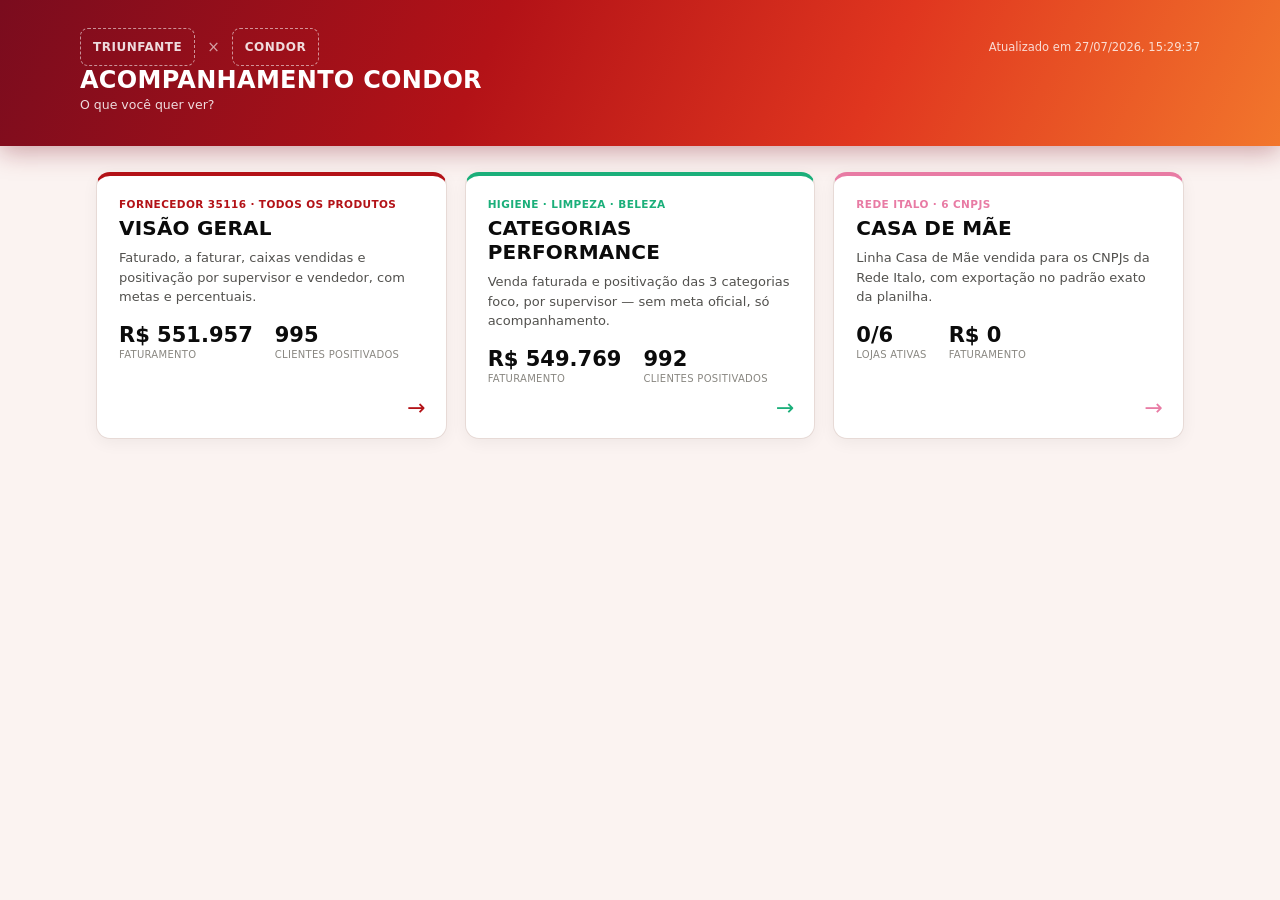
==== commit 7245e2a4: "Padroniza titulo/h1 para "Acompanhamento Condor" nas 4 paginas Repo ja tinha sido renomeado de campa" ====
--- a/index.html
+++ b/index.html
@@ -3,7 +3,7 @@
 <head>
 <meta charset="UTF-8">
 <meta name="viewport" content="width=device-width, initial-scale=1">
-<title>Campanha Condor</title>
+<title>Acompanhamento Condor</title>
 <link rel="stylesheet" href="style.css">
 </head>
 <body>
@@ -17,7 +17,7 @@
       </div>
       <div class="hero-meta">Atualizado em <span id="atualizadoEm">—</span></div>
     </div>
-    <h1>Campanha Condor</h1>
+    <h1>Acompanhamento Condor</h1>
     <div class="sub">O que você quer ver?</div>
   </div>
 </div>
--- a/style.css
+++ b/style.css
@@ -22,6 +22,11 @@
   --sup-24:  #1BAF7A;  /* Arildo - aqua */
   --sup-80:  #EB6834;  /* Alessandro - laranja */
   --sup-0:   #A9A79E;  /* Outros/Interno - cinza neutro */
+
+  /* paleta categorica (dataviz skill, slots 1/3/5) -- 1 cor fixa por categoria de produto */
+  --cat-higiene: #2A78D6;  /* azul */
+  --cat-limpeza: #1BAF7A;  /* aqua */
+  --cat-beleza:  #E87BA4;  /* magenta */
 
   /* marca Condor -- degrade vermelho, distinto da Arcor (vermelho fosco/minimal) */
   --condor-1: #7A0C1E;
@@ -52,6 +57,9 @@
     --sup-24:  #199E70;
     --sup-80:  #D95926;
     --sup-0:   #7d7871;
+    --cat-higiene: #3987E5;
+    --cat-limpeza: #199E70;
+    --cat-beleza:  #D55181;
     color-scheme: dark;
   }
 }
@@ -72,6 +80,9 @@
   --sup-24:  #199E70;
   --sup-80:  #D95926;
   --sup-0:   #7d7871;
+  --cat-higiene: #3987E5;
+  --cat-limpeza: #199E70;
+  --cat-beleza:  #D55181;
   color-scheme: dark;
 }
 
@@ -171,6 +182,43 @@
 .metrictable td { text-align: right; padding: 6px 8px; border-top: 1px solid var(--line); }
 .metrictable tr.total td { font-weight: 800; border-top: 2px solid var(--ink); }
 
+/* ---- Scoreboard (placar principal de categorias) ---- */
+.scoreboard {
+  border-radius: var(--radius); overflow: hidden; background: var(--panel);
+  border: 1px solid var(--line); box-shadow: 0 14px 34px rgba(122,12,30,0.16);
+  margin-bottom: 14px;
+}
+.scoreboard-head { background: var(--condor-grad); color: #fff; padding: 20px 24px 22px; text-align: center; }
+.scoreboard-title { font-size: 22px; font-weight: 800; text-transform: uppercase; letter-spacing: 0.6px; }
+.scoreboard-sub { font-size: 12.5px; color: rgba(255,255,255,0.85); font-weight: 600; margin-top: 4px; }
+.scoreboard-cols {
+  display: grid; grid-template-columns: 1.4fr 1fr 1fr; padding: 12px 24px;
+  font-size: 11px; text-transform: uppercase; letter-spacing: 0.4px; font-weight: 700;
+  color: var(--ink-muted); border-bottom: 1px solid var(--line);
+}
+.scoreboard-cols span:not(:first-child) { text-align: center; }
+.scoreboard-row {
+  display: grid; grid-template-columns: 1.4fr 1fr 1fr; align-items: center;
+  padding: 16px 24px; border-bottom: 1px solid var(--line); transition: background 0.15s;
+}
+.scoreboard-row:hover { background: var(--bg); }
+.scoreboard-row:last-child { border-bottom: none; }
+.scoreboard-name { display: flex; align-items: center; gap: 10px; font-weight: 800; font-size: 15.5px; }
+.scoreboard-name .dot { width: 12px; height: 12px; border-radius: 4px; background: var(--cat-accent, var(--ink-muted)); flex-shrink: 0; }
+.scoreboard-venda, .scoreboard-posit { text-align: center; font-weight: 800; font-size: 16.5px; font-variant-numeric: tabular-nums; }
+.scoreboard-row.scoreboard-total {
+  background: var(--critical-bg); border-top: 2px solid var(--critical); border-bottom: none;
+}
+.scoreboard-total .scoreboard-name, .scoreboard-total .scoreboard-venda, .scoreboard-total .scoreboard-posit {
+  color: var(--critical); font-size: 18px;
+}
+@media (max-width: 480px) {
+  .scoreboard-cols, .scoreboard-row { padding: 12px 14px; }
+  .scoreboard-name { font-size: 13px; gap: 7px; }
+  .scoreboard-venda, .scoreboard-posit { font-size: 13.5px; }
+  .scoreboard-total .scoreboard-name, .scoreboard-total .scoreboard-venda, .scoreboard-total .scoreboard-posit { font-size: 15px; }
+}
+
 /* ---- Progress bar ---- */
 .pbar-row { display: flex; align-items: center; gap: 10px; margin: 8px 0; }
 .pbar-label { font-size: 12px; color: var(--ink-soft); width: 108px; flex-shrink: 0; font-weight: 600; }
@@ -227,7 +275,8 @@
   .hero-nav, .toolbar, .backlink, .tabs { display: none !important; }
   .hero { background: var(--condor-1) !important; -webkit-print-color-adjust: exact; print-color-adjust: exact; }
   .sup-body { display: block !important; }
-  .card { break-inside: avoid; box-shadow: none; }
+  .card, .scoreboard { break-inside: avoid; box-shadow: none; }
+  .scoreboard-head { background: var(--condor-1) !important; -webkit-print-color-adjust: exact; print-color-adjust: exact; }
   body { background: #fff; }
   .tabpanel { display: block !important; }
 }
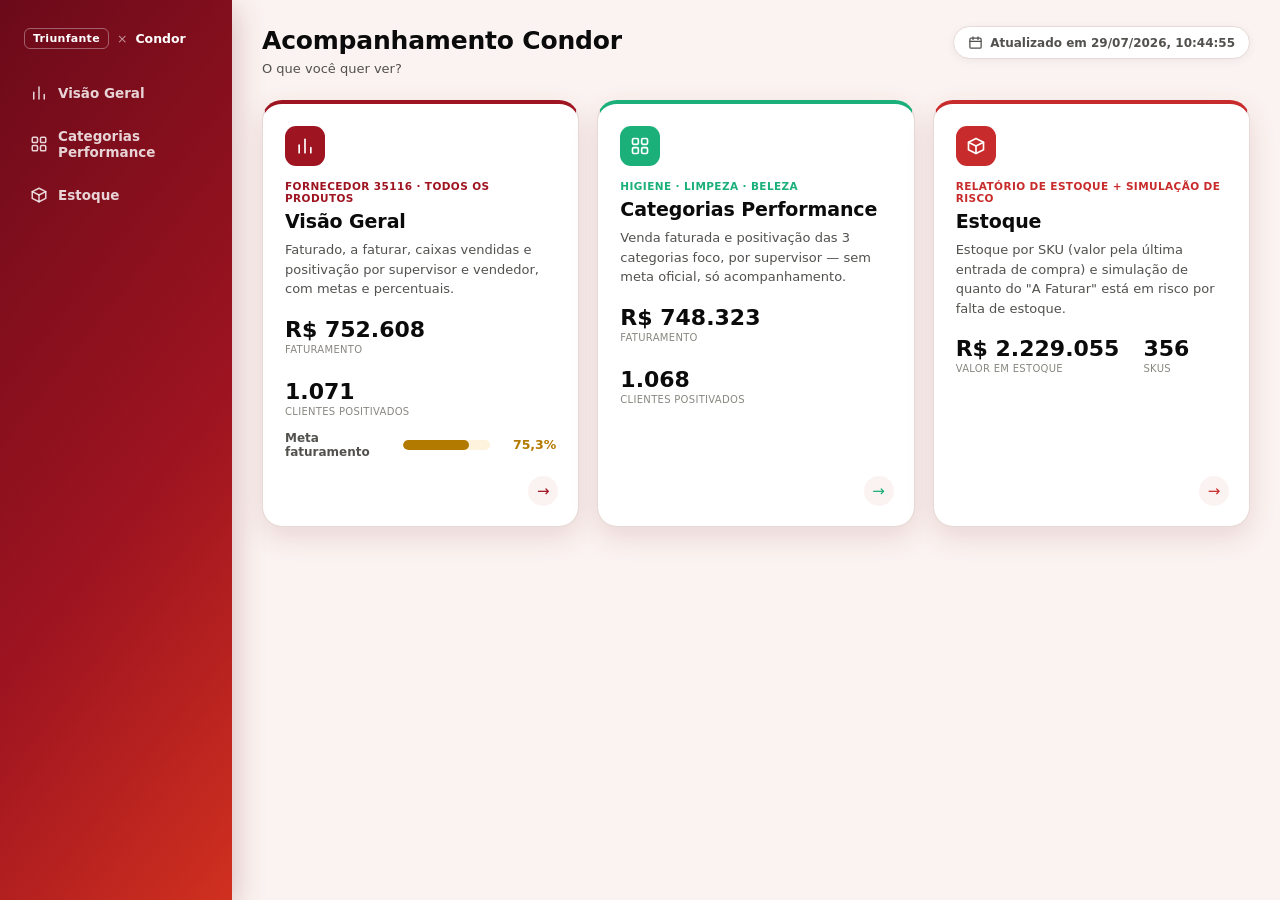
==== commit 82f954d1: "Redesenha site em layout de dashboard, adiciona Estoque e remove Casa de Mae Visao Geral ganha sideb" ====
--- a/index.html
+++ b/index.html
@@ -7,23 +7,14 @@
 <link rel="stylesheet" href="style.css">
 </head>
 <body>
-<div class="hero">
-  <div class="hero-inner">
-    <div class="hero-top">
-      <div class="brandrow">
-        <div class="logo-slot">Triunfante</div>
-        <span class="brand-x">×</span>
-        <div class="logo-slot">Condor</div>
-      </div>
-      <div class="hero-meta">Atualizado em <span id="atualizadoEm">—</span></div>
+<div class="app">
+  <div id="sidebarSlot"></div>
+  <div class="main">
+    <div class="content">
+      <div id="topbarSlot"></div>
+      <div class="menu-grid" id="menuGrid"></div>
     </div>
-    <h1>Acompanhamento Condor</h1>
-    <div class="sub">O que você quer ver?</div>
   </div>
-</div>
-
-<div class="wrap">
-  <div class="menu-grid" id="menuGrid" style="margin-top:26px"></div>
 </div>
 
 <script src="data.js"></script>
@@ -31,47 +22,53 @@
 <script>
 (function () {
   var data = getData();
-  document.getElementById("atualizadoEm").textContent = new Date(data.atualizadoEm).toLocaleString("pt-BR");
+
+  document.getElementById("sidebarSlot").outerHTML = sidebarHTML("");
+  document.getElementById("topbarSlot").outerHTML = topbarHTML("Acompanhamento Condor", "O que você quer ver?", data.atualizadoEm);
 
   var g = data.geral.totalGeral;
   var cats = data.categorias.totalGeral;
-  var cdm = data.casaDeMae.totalGeral;
 
   var itens = [
     {
-      href: "visao-geral.html", accent: "var(--condor-2)", tag: "Fornecedor 35116 · todos os produtos",
+      href: "visao-geral.html", accent: "var(--condor-2)", icon: iconGeral(), tag: "Fornecedor 35116 · todos os produtos",
       titulo: "Visão Geral", desc: "Faturado, a faturar, caixas vendidas e positivação por supervisor e vendedor, com metas e percentuais.",
       stats: [
         { v: fmtBRL(g.faturamento), k: "Faturamento" },
         { v: fmtInt(g.positivacao), k: "Clientes positivados" }
-      ]
+      ],
+      meter: g.metaFaturamento ? meterRow("Meta faturamento", g.pctMetaFaturamento) : ""
     },
     {
-      href: "categorias.html", accent: "var(--sup-24)", tag: "Higiene · Limpeza · Beleza",
+      href: "categorias.html", accent: "var(--sup-24)", icon: iconCategorias(), tag: "Higiene · Limpeza · Beleza",
       titulo: "Categorias Performance", desc: "Venda faturada e positivação das 3 categorias foco, por supervisor — sem meta oficial, só acompanhamento.",
       stats: [
         { v: fmtBRL(cats.faturamento), k: "Faturamento" },
         { v: fmtInt(cats.positivacao), k: "Clientes positivados" }
-      ]
+      ],
+      meter: ""
     },
     {
-      href: "casa-de-mae.html", accent: "var(--sup-27)", tag: "Rede Italo · 6 CNPJs",
-      titulo: "Casa de Mãe", desc: "Linha Casa de Mãe vendida para os CNPJs da Rede Italo, com exportação no padrão exato da planilha.",
+      href: "estoque.html", accent: "var(--critical)", icon: iconBox(), tag: "Relatório de estoque + simulação de risco",
+      titulo: "Estoque", desc: "Estoque por SKU (valor pela última entrada de compra) e simulação de quanto do \"A Faturar\" está em risco por falta de estoque.",
       stats: [
-        { v: cdm.clientesAtivos + "/" + cdm.clientesRede, k: "Lojas ativas" },
-        { v: fmtBRL(cdm.faturamento), k: "Faturamento" }
-      ]
+        { v: fmtBRL(data.estoque.total.valor), k: "Valor em estoque" },
+        { v: fmtInt(data.estoque.produtos.length), k: "SKUs" }
+      ],
+      meter: ""
     }
   ];
 
   document.getElementById("menuGrid").innerHTML = itens.map(function (it) {
     return '<a class="menu-card" href="' + it.href + '" style="--menu-accent:' + it.accent + '">' +
+      '<div class="menu-icon">' + it.icon + '</div>' +
       '<div class="menu-tag">' + it.tag + '</div>' +
       '<h2>' + it.titulo + '</h2>' +
       '<p>' + it.desc + '</p>' +
       '<div class="menu-stats">' + it.stats.map(function (s) {
         return '<div class="stat-inline"><div class="v num">' + s.v + '</div><div class="k">' + s.k + '</div></div>';
       }).join("") + '</div>' +
+      (it.meter ? '<div class="menu-meter">' + it.meter + '</div>' : '') +
       '<div class="menu-arrow">→</div>' +
     '</a>';
   }).join("");
--- a/style.css
+++ b/style.css
@@ -7,9 +7,9 @@
   --ink-muted: #898781;
 
   --good: #0CA30C;
-  --warning: #FAB219;
-  --serious: #EC835A;
-  --critical: #D03B3B;
+  --warning: #B37A00;
+  --serious: #C1541F;
+  --critical: #C82B2B;
   --good-bg: #E6F5E6;
   --warning-bg: #FEF3DC;
   --critical-bg: #FBEAEA;
@@ -28,14 +28,22 @@
   --cat-limpeza: #1BAF7A;  /* aqua */
   --cat-beleza:  #E87BA4;  /* magenta */
 
-  /* marca Condor -- degrade vermelho, distinto da Arcor (vermelho fosco/minimal) */
-  --condor-1: #7A0C1E;
-  --condor-2: #B31217;
-  --condor-3: #E0361F;
+  /* acento reservado pro tile "Caixas vendidas" no dashboard (visao-geral) */
+  --purple: #7C5CE0;
+
+  /* marca Condor -- vermelho profundo, distinto da Arcor (vermelho fosco/minimal) */
+  --condor-1: #6B0A1A;
+  --condor-2: #9E1420;
+  --condor-3: #D0301F;
   --condor-4: #F2762C;
-  --condor-grad: linear-gradient(115deg, var(--condor-1) 0%, var(--condor-2) 38%, var(--condor-3) 68%, var(--condor-4) 100%);
+  --condor-grad: linear-gradient(128deg, var(--condor-1) 0%, var(--condor-2) 58%, var(--condor-3) 100%);
+  --condor-soft-bg: #FBEAEA;
 
   --radius: 14px;
+  --radius-lg: 20px;
+  --shadow-sm: 0 2px 10px rgba(20,8,8,0.05);
+  --shadow-md: 0 10px 28px rgba(107,10,26,0.12);
+  --shadow-hero: 0 8px 30px rgba(107,10,26,0.28);
   color-scheme: light;
 }
 
@@ -47,9 +55,13 @@
     --ink: #ffffff;
     --ink-soft: #d8c9c6;
     --ink-muted: #a3908c;
-    --good-bg: rgba(12,163,12,0.16);
-    --warning-bg: rgba(250,178,25,0.16);
-    --critical-bg: rgba(208,59,59,0.18);
+    --good: #3FD13F;
+    --warning: #E0AC3E;
+    --serious: #E28457;
+    --critical: #ED6C6C;
+    --good-bg: rgba(63,209,63,0.14);
+    --warning-bg: rgba(224,172,62,0.14);
+    --critical-bg: rgba(237,108,108,0.16);
     --sup-100: #3987E5;
     --sup-28:  #1FA31F;
     --sup-27:  #D55181;
@@ -60,6 +72,11 @@
     --cat-higiene: #3987E5;
     --cat-limpeza: #199E70;
     --cat-beleza:  #D55181;
+    --purple: #9B85F0;
+    --condor-soft-bg: rgba(237,108,108,0.14);
+    --shadow-sm: 0 2px 10px rgba(0,0,0,0.3);
+    --shadow-md: 0 10px 28px rgba(0,0,0,0.4);
+    --shadow-hero: 0 8px 30px rgba(0,0,0,0.5);
     color-scheme: dark;
   }
 }
@@ -70,9 +87,13 @@
   --ink: #ffffff;
   --ink-soft: #d8c9c6;
   --ink-muted: #a3908c;
-  --good-bg: rgba(12,163,12,0.16);
-  --warning-bg: rgba(250,178,25,0.16);
-  --critical-bg: rgba(208,59,59,0.18);
+  --good: #3FD13F;
+  --warning: #E0AC3E;
+  --serious: #E28457;
+  --critical: #ED6C6C;
+  --good-bg: rgba(63,209,63,0.14);
+  --warning-bg: rgba(224,172,62,0.14);
+  --critical-bg: rgba(237,108,108,0.16);
   --sup-100: #3987E5;
   --sup-28:  #1FA31F;
   --sup-27:  #D55181;
@@ -83,6 +104,11 @@
   --cat-higiene: #3987E5;
   --cat-limpeza: #199E70;
   --cat-beleza:  #D55181;
+  --purple: #9B85F0;
+  --condor-soft-bg: rgba(237,108,108,0.14);
+  --shadow-sm: 0 2px 10px rgba(0,0,0,0.3);
+  --shadow-md: 0 10px 28px rgba(0,0,0,0.4);
+  --shadow-hero: 0 8px 30px rgba(0,0,0,0.5);
   color-scheme: dark;
 }
 
@@ -94,75 +120,165 @@
 }
 .num { font-variant-numeric: tabular-nums; }
 a { color: inherit; }
-.wrap { max-width: 1120px; margin: 0 auto; padding: 0 16px 60px; }
-
-/* ---- Hero / header degrade ---- */
-.hero {
-  background: var(--condor-grad); color: #fff; padding: 28px 16px 34px;
-  box-shadow: 0 6px 24px rgba(122,12,30,0.35);
-}
-.hero-inner { max-width: 1120px; margin: 0 auto; }
-.hero-top { display: flex; align-items: center; justify-content: space-between; gap: 14px; flex-wrap: wrap; }
-.brandrow { display: flex; align-items: center; gap: 12px; }
-.logo-slot {
-  display: flex; align-items: center; justify-content: center; height: 38px; padding: 0 12px;
-  border: 1.5px dashed rgba(255,255,255,0.55); border-radius: 8px; font-weight: 700; font-size: 12px;
-  letter-spacing: 0.5px; color: rgba(255,255,255,0.85); text-transform: uppercase;
-}
-.logo-slot img { height: 100%; width: auto; display: block; }
-.brand-x { font-size: 15px; color: rgba(255,255,255,0.6); font-weight: 300; }
-.hero h1 { font-size: 24px; margin: 0; font-weight: 800; letter-spacing: 0.3px; text-transform: uppercase; }
-.hero .sub { font-size: 12.5px; color: rgba(255,255,255,0.85); font-weight: 500; margin-top: 3px; }
-.hero-meta { text-align: right; font-size: 11.5px; color: rgba(255,255,255,0.8); }
-.hero-nav { display: flex; gap: 8px; margin-top: 18px; flex-wrap: wrap; }
-.hero-nav a {
-  text-decoration: none; font-size: 12.5px; font-weight: 700; letter-spacing: 0.2px;
-  color: #fff; background: rgba(255,255,255,0.16); border: 1px solid rgba(255,255,255,0.3);
-  padding: 8px 14px; border-radius: 30px; transition: background 0.15s;
-}
-.hero-nav a:hover, .hero-nav a.active { background: rgba(255,255,255,0.32); }
-.backlink {
-  display: inline-flex; align-items: center; gap: 6px; font-size: 12px; font-weight: 700;
-  color: rgba(255,255,255,0.85); text-decoration: none; text-transform: uppercase; letter-spacing: .3px;
-}
-
-/* ---- Stat tiles ---- */
-.statrow { display: grid; grid-template-columns: repeat(auto-fit, minmax(150px,1fr)); gap: 10px; margin: -18px 0 20px; position: relative; z-index: 2; }
-.stat {
-  background: var(--panel); border: 1px solid var(--line); border-radius: var(--radius);
-  padding: 14px 16px; box-shadow: 0 8px 20px rgba(122,12,30,0.10);
-}
-.stat .label { font-size: 11px; color: var(--ink-muted); text-transform: uppercase; letter-spacing: 0.4px; font-weight: 700; }
-.stat .value { font-size: 22px; font-weight: 800; margin-top: 4px; }
-.stat .sub { font-size: 11.5px; color: var(--ink-soft); margin-top: 2px; }
+.wrap { max-width: 1180px; margin: 0 auto; padding: 0 18px 60px; }
+svg.icon { width: 1em; height: 1em; display: inline-block; vertical-align: -0.14em; fill: none; stroke: currentColor; stroke-width: 2; stroke-linecap: round; stroke-linejoin: round; }
+
+/* ---- App shell: sidebar (nav fixa) + main (topbar + conteudo) ---- */
+.app { display: flex; align-items: flex-start; min-height: 100vh; }
+.sidebar {
+  width: 232px; flex-shrink: 0; min-height: 100vh; position: sticky; top: 0; align-self: flex-start;
+  background: var(--condor-grad); color: #fff; display: flex; flex-direction: column;
+  padding: 22px 16px; box-shadow: var(--shadow-hero); z-index: 3;
+}
+.side-brand {
+  display: flex; align-items: center; gap: 8px; text-decoration: none; color: #fff;
+  font-weight: 700; font-size: 12.5px; padding: 6px 8px 24px; flex-shrink: 0;
+}
+.side-brand-badge { border: 1px solid rgba(255,255,255,0.35); border-radius: 6px; padding: 3px 8px; font-size: 11px; letter-spacing: 0.3px; }
+.side-brand-x { opacity: 0.55; font-weight: 300; }
+.side-brand-name { font-weight: 800; }
+.side-nav { display: flex; flex-direction: column; gap: 4px; }
+.side-link {
+  display: flex; align-items: center; gap: 10px; padding: 11px 14px; border-radius: 10px;
+  color: rgba(255,255,255,0.82); text-decoration: none; font-weight: 700; font-size: 13.5px;
+  transition: background 0.15s, color 0.15s;
+}
+.side-link:hover { background: rgba(255,255,255,0.1); color: #fff; }
+.side-link.active { background: #fff; color: var(--condor-2); box-shadow: 0 4px 14px rgba(0,0,0,0.15); }
+.side-icon { display: flex; flex-shrink: 0; }
+.side-icon svg { width: 18px; height: 18px; }
+.side-export { margin-top: auto; padding-top: 22px; display: flex; flex-direction: column; gap: 8px; }
+.side-export-title { font-size: 10.5px; text-transform: uppercase; letter-spacing: 0.5px; color: rgba(255,255,255,0.6); font-weight: 700; padding-left: 4px; margin-bottom: 2px; }
+.side-export-btn {
+  display: flex; align-items: center; gap: 8px; border: none; background: rgba(255,255,255,0.14);
+  color: #fff; font-weight: 700; font-size: 12px; padding: 10px 12px; border-radius: 9px;
+  cursor: pointer; transition: background 0.15s; text-align: left;
+}
+.side-export-btn svg { width: 16px; height: 16px; flex-shrink: 0; }
+.side-export-btn:hover { background: rgba(255,255,255,0.24); }
+.side-export-btn.ghost { background: transparent; border: 1px solid rgba(255,255,255,0.3); }
+
+.main { flex: 1; min-width: 0; padding: 26px 30px 60px; }
+.main .content { max-width: 1180px; margin: 0 auto; }
+.topbar { display: flex; align-items: flex-start; justify-content: space-between; gap: 16px; flex-wrap: wrap; margin-bottom: 22px; }
+.topbar h1 { font-size: 25px; margin: 0; font-weight: 800; letter-spacing: -0.2px; }
+.topbar-sub { font-size: 13px; color: var(--ink-soft); margin-top: 5px; max-width: 640px; line-height: 1.4; }
+.datepill {
+  display: flex; align-items: center; gap: 7px; font-size: 12px; font-weight: 700; color: var(--ink-soft);
+  background: var(--panel); border: 1px solid var(--line); border-radius: 30px; padding: 8px 14px;
+  box-shadow: var(--shadow-sm); white-space: nowrap;
+}
+.datepill svg { width: 15px; height: 15px; flex-shrink: 0; }
+
+@media (max-width: 880px) {
+  .app { flex-direction: column; }
+  .sidebar { width: 100%; min-height: 0; position: relative; flex-direction: row; align-items: center; padding: 14px 16px; gap: 14px; flex-wrap: wrap; box-shadow: var(--shadow-sm); }
+  .side-brand { padding: 0; }
+  .side-nav { flex-direction: row; flex: 1; overflow-x: auto; }
+  .side-export { margin-top: 0; margin-left: auto; flex-direction: row; padding-top: 0; }
+  .side-export-title { display: none; }
+  .main { padding: 18px 16px 50px; }
+}
+
+/* ---- Stat tiles (dashboard KPI cards com sparkline) ---- */
+.stat-grid { display: grid; grid-template-columns: repeat(auto-fit, minmax(190px,1fr)); gap: 14px; margin-bottom: 22px; }
+.stat-tile { background: var(--panel); border: 1px solid var(--line); border-radius: var(--radius); padding: 16px 18px 14px; box-shadow: var(--shadow-sm); }
+.stat-top { display: flex; align-items: center; gap: 9px; margin-bottom: 12px; }
+.stat-icon {
+  width: 30px; height: 30px; border-radius: 9px; display: flex; align-items: center; justify-content: center;
+  background: var(--tile-accent, var(--condor-3)); color: #fff; flex-shrink: 0;
+}
+.stat-icon svg { width: 16px; height: 16px; }
+.stat-label { font-size: 10.5px; font-weight: 700; text-transform: uppercase; letter-spacing: 0.3px; color: var(--ink-muted); line-height: 1.3; }
+.stat-value { font-size: 23px; font-weight: 800; letter-spacing: -0.3px; }
+.stat-vsmeta { font-size: 11.5px; color: var(--ink-soft); margin-top: 3px; }
+.stat-vsmeta b { color: var(--tile-accent, var(--condor-3)); font-weight: 800; }
+.stat-spark { margin-top: 10px; height: 38px; }
+.stat-spark svg { width: 100%; height: 100%; display: block; }
+@media (max-width: 480px) { .stat-value { font-size: 20px; } }
 
 /* ---- Cards / sections ---- */
-.section-title { font-size: 15px; font-weight: 800; text-transform: uppercase; letter-spacing: 0.4px; margin: 28px 0 12px; color: var(--ink); display: flex; align-items: center; gap: 8px; }
-.section-title .tag { font-size: 10.5px; background: var(--condor-2); color: #fff; padding: 3px 9px; border-radius: 20px; font-weight: 700; }
+.section-title { font-size: 14.5px; font-weight: 800; margin: 30px 0 12px; color: var(--ink); display: flex; align-items: center; gap: 9px; }
+.section-title .tag { font-size: 10.5px; background: var(--condor-2); color: #fff; padding: 3px 9px; border-radius: 20px; font-weight: 700; letter-spacing: 0.2px; }
 .card {
   background: var(--panel); border: 1px solid var(--line); border-radius: var(--radius);
-  padding: 16px 18px; margin-bottom: 14px; box-shadow: 0 2px 10px rgba(0,0,0,0.04);
+  padding: 18px 20px; margin-bottom: 14px; box-shadow: var(--shadow-sm);
 }
 .grid2 { display: grid; grid-template-columns: 1fr 1fr; gap: 14px; }
 .grid3 { display: grid; grid-template-columns: repeat(3,1fr); gap: 14px; }
 @media (max-width: 720px) { .grid2, .grid3 { grid-template-columns: 1fr; } }
 
+/* ---- Split2: tabela total + card de rosca lado a lado ---- */
+.split2 { display: grid; grid-template-columns: 1.6fr 1fr; gap: 14px; align-items: stretch; margin-bottom: 14px; }
+@media (max-width: 900px) { .split2 { grid-template-columns: 1fr; } }
+.split2 .card { margin-bottom: 0; }
+.totalcard-title { font-size: 15px; font-weight: 800; margin-bottom: 2px; }
+
+/* ---- Donut (rosca de progresso de meta) ---- */
+.donut-card { display: flex; flex-direction: column; }
+.donut-card-title { font-size: 11px; font-weight: 800; text-transform: uppercase; letter-spacing: 0.4px; color: var(--ink-muted); margin-bottom: 14px; }
+.donut-wrap { position: relative; width: 168px; height: 168px; margin: 0 auto; }
+.donut-wrap svg { display: block; }
+.donut-center { position: absolute; inset: 0; display: flex; flex-direction: column; align-items: center; justify-content: center; text-align: center; }
+.donut-center .pct { font-size: 25px; font-weight: 800; letter-spacing: -0.3px; }
+.donut-center .lbl { font-size: 10.5px; color: var(--ink-muted); font-weight: 600; line-height: 1.3; margin-top: 2px; max-width: 100px; }
+.donut-legend { margin-top: 18px; display: flex; flex-direction: column; gap: 10px; }
+.donut-legend-item { display: flex; align-items: center; gap: 9px; font-size: 13px; font-weight: 700; }
+.donut-legend-item .sw { width: 11px; height: 11px; border-radius: 3px; flex-shrink: 0; }
+.donut-legend-item .lbl-wrap { display: flex; flex-direction: column; }
+.donut-legend-item .lbl-wrap .sub-v { font-size: 11px; color: var(--ink-muted); font-weight: 600; }
+.donut-legend-item .pct-v { margin-left: auto; font-size: 13px; }
+.meta-box-row { display: grid; grid-template-columns: 1fr 1fr; gap: 10px; margin-top: 16px; }
+.meta-box { background: var(--bg); border-radius: 10px; padding: 10px 12px; }
+.meta-box .k { font-size: 10px; text-transform: uppercase; letter-spacing: 0.3px; color: var(--ink-muted); font-weight: 700; }
+.meta-box .v { font-size: 15px; font-weight: 800; margin-top: 3px; }
+.meta-box .v.warn { color: var(--critical); }
+
+/* ---- Insights ---- */
+.insights-card { display: flex; flex-direction: column; }
+.insights-title { font-size: 11px; font-weight: 800; text-transform: uppercase; letter-spacing: 0.4px; color: var(--ink-muted); margin-bottom: 6px; }
+.insight-row { display: flex; gap: 10px; padding: 12px 0; border-top: 1px solid var(--line); }
+.insight-row:first-of-type { border-top: none; padding-top: 8px; }
+.insight-icon {
+  width: 30px; height: 30px; border-radius: 9px; background: var(--condor-soft-bg); color: var(--condor-2);
+  display: flex; align-items: center; justify-content: center; flex-shrink: 0;
+}
+.insight-icon svg { width: 15px; height: 15px; }
+.insight-text { font-size: 12.5px; line-height: 1.5; color: var(--ink-soft); align-self: center; }
+.insight-text b { color: var(--ink); font-weight: 800; }
+.insight-cta {
+  margin-top: 14px; text-align: center; display: block; background: var(--condor-2); color: #fff;
+  font-weight: 700; font-size: 12.5px; padding: 11px; border-radius: 9px; text-decoration: none;
+}
+.insight-cta:hover { filter: brightness(1.1); }
+
 /* ---- Menu inicial (landing) ---- */
-.menu-grid { display: grid; grid-template-columns: repeat(auto-fit, minmax(260px,1fr)); gap: 18px; margin-top: 8px; }
+.menu-grid { display: grid; grid-template-columns: repeat(auto-fit, minmax(270px,1fr)); gap: 18px; margin-top: 22px; position: relative; z-index: 2; }
 .menu-card {
   position: relative; display: block; text-decoration: none; color: var(--ink);
-  background: var(--panel); border: 1px solid var(--line); border-radius: var(--radius);
-  padding: 22px 22px 54px; box-shadow: 0 4px 16px rgba(0,0,0,0.05); transition: transform 0.15s, box-shadow 0.15s, border-color 0.15s;
+  background: var(--panel); border: 1px solid var(--line); border-radius: var(--radius-lg);
+  padding: 22px 22px 58px; box-shadow: var(--shadow-md); transition: transform 0.15s, box-shadow 0.15s;
   border-top: 4px solid var(--menu-accent, var(--condor-2));
 }
-.menu-card:hover { transform: translateY(-3px); box-shadow: 0 10px 26px rgba(122,12,30,0.16); border-color: var(--menu-accent, var(--condor-2)); }
+.menu-card:hover { transform: translateY(-3px); box-shadow: 0 16px 34px rgba(107,10,26,0.2); }
+.menu-card .menu-icon {
+  width: 40px; height: 40px; border-radius: 11px; display: flex; align-items: center; justify-content: center;
+  background: var(--menu-accent, var(--condor-2)); color: #fff; margin-bottom: 14px;
+}
+.menu-card .menu-icon svg { width: 20px; height: 20px; }
 .menu-card .menu-tag { font-size: 10.5px; font-weight: 700; text-transform: uppercase; letter-spacing: 0.4px; color: var(--menu-accent, var(--condor-2)); margin-bottom: 6px; }
-.menu-card h2 { font-size: 20px; margin: 0 0 8px; font-weight: 800; text-transform: uppercase; letter-spacing: 0.2px; }
-.menu-card p { font-size: 13px; color: var(--ink-soft); margin: 0 0 16px; line-height: 1.5; }
-.menu-card .menu-stats { display: flex; gap: 22px; flex-wrap: wrap; }
-.menu-card .menu-stats .v { font-size: 21px; font-weight: 800; }
+.menu-card h2 { font-size: 19px; margin: 0 0 8px; font-weight: 800; letter-spacing: -0.1px; }
+.menu-card p { font-size: 13px; color: var(--ink-soft); margin: 0 0 18px; line-height: 1.5; }
+.menu-card .menu-stats { display: flex; gap: 24px; flex-wrap: wrap; }
+.menu-card .menu-stats .v { font-size: 22px; font-weight: 800; }
 .menu-card .menu-stats .k { font-size: 10px; text-transform: uppercase; color: var(--ink-muted); letter-spacing: 0.3px; margin-top: 2px; }
-.menu-card .menu-arrow { position: absolute; right: 20px; bottom: 18px; font-size: 22px; color: var(--menu-accent, var(--condor-2)); }
+.menu-card .menu-meter { margin-top: 14px; }
+.menu-card .menu-arrow {
+  position: absolute; right: 20px; bottom: 20px; width: 30px; height: 30px; border-radius: 50%;
+  display: flex; align-items: center; justify-content: center; background: var(--bg); color: var(--menu-accent, var(--condor-2));
+  font-size: 15px; transition: background 0.15s;
+}
+.menu-card:hover .menu-arrow { background: var(--menu-accent, var(--condor-2)); color: #fff; }
 
 /* ---- Supervisor card ---- */
 .sup-card { border-left: 5px solid var(--sup-accent, var(--ink-muted)); }
@@ -172,76 +288,106 @@
 .dot { width: 11px; height: 11px; border-radius: 50%; background: var(--sup-accent, var(--ink-muted)); flex-shrink: 0; }
 .chev { color: var(--ink-muted); transition: transform 0.15s; }
 .sup-card.open .chev { transform: rotate(90deg); }
-.sup-body { display: none; margin-top: 12px; border-top: 1px dashed var(--line); padding-top: 12px; }
+.sup-body { display: none; margin-top: 14px; border-top: 1px dashed var(--line); padding-top: 14px; }
 .sup-card.open .sup-body { display: block; }
+
+/* ---- Ranking bar chart (supervisores) ---- */
+.rankchart { display: flex; flex-direction: column; gap: 14px; }
+.rankchart-row { display: grid; grid-template-columns: 148px 1fr 112px; align-items: center; gap: 12px; }
+.rankchart-name { display: flex; align-items: center; gap: 8px; font-size: 13px; font-weight: 700; overflow: hidden; text-overflow: ellipsis; white-space: nowrap; }
+.rankchart-track { height: 22px; border-radius: 6px; background: var(--bg); position: relative; overflow: hidden; }
+.rankchart-fill { height: 100%; border-radius: 6px 4px 4px 6px; background: var(--rank-accent, var(--condor-3)); transition: width 0.4s ease; }
+.rankchart-value-wrap { text-align: right; }
+.rankchart-value { font-size: 13px; font-weight: 800; }
+.rankchart-sub { font-size: 10.5px; color: var(--ink-muted); margin-top: 1px; }
+@media (max-width: 640px) {
+  .rankchart-row { grid-template-columns: 92px 1fr 88px; gap: 8px; }
+  .rankchart-name { font-size: 11.5px; }
+  .rankchart-value { font-size: 11.5px; }
+  .rankchart-sub { font-size: 9.5px; }
+}
+
+/* ---- Stacked bar (composicao / part-to-whole) ---- */
+.stackbar { display: flex; height: 30px; border-radius: 8px; overflow: hidden; background: var(--bg); }
+.stackbar-seg { height: 100%; position: relative; }
+.stackbar-seg + .stackbar-seg { margin-left: 2px; }
+.stackbar-legend { display: flex; gap: 18px; flex-wrap: wrap; margin-top: 12px; }
+.stackbar-legend-item { display: flex; align-items: center; gap: 7px; font-size: 12.5px; }
+.stackbar-legend-item .sw { width: 11px; height: 11px; border-radius: 3px; flex-shrink: 0; }
+.stackbar-legend-item b { font-weight: 800; }
+.stackbar-legend-item .muted { color: var(--ink-muted); font-size: 11.5px; }
 
 /* ---- Metric mini-table ---- */
 .metrictable { width: 100%; border-collapse: collapse; font-size: 13px; margin-top: 6px; }
 .metrictable th { text-align: right; font-size: 10.5px; color: var(--ink-muted); text-transform: uppercase; font-weight: 700; padding: 4px 8px; letter-spacing: 0.3px; }
 .metrictable th:first-child, .metrictable td:first-child { text-align: left; }
-.metrictable td { text-align: right; padding: 6px 8px; border-top: 1px solid var(--line); }
+.metrictable td { text-align: right; padding: 7px 8px; border-top: 1px solid var(--line); }
 .metrictable tr.total td { font-weight: 800; border-top: 2px solid var(--ink); }
 
 /* ---- Scoreboard (placar principal de categorias) ---- */
 .scoreboard {
-  border-radius: var(--radius); overflow: hidden; background: var(--panel);
-  border: 1px solid var(--line); box-shadow: 0 14px 34px rgba(122,12,30,0.16);
-  margin-bottom: 14px;
-}
-.scoreboard-head { background: var(--condor-grad); color: #fff; padding: 20px 24px 22px; text-align: center; }
-.scoreboard-title { font-size: 22px; font-weight: 800; text-transform: uppercase; letter-spacing: 0.6px; }
-.scoreboard-sub { font-size: 12.5px; color: rgba(255,255,255,0.85); font-weight: 600; margin-top: 4px; }
+  border-radius: var(--radius-lg); overflow: hidden; background: var(--panel);
+  border: 1px solid var(--line); box-shadow: var(--shadow-md);
+  margin-bottom: 20px;
+}
+.scoreboard-head { background: var(--condor-grad); color: #fff; padding: 22px 24px; }
+.scoreboard-title { font-size: 13px; font-weight: 700; text-transform: uppercase; letter-spacing: 0.5px; color: rgba(255,255,255,0.85); }
+.scoreboard-sub { font-size: 20px; font-weight: 800; margin-top: 3px; }
+.scoreboard-body { padding: 20px 24px 22px; }
 .scoreboard-cols {
-  display: grid; grid-template-columns: 1.4fr 1fr 1fr; padding: 12px 24px;
-  font-size: 11px; text-transform: uppercase; letter-spacing: 0.4px; font-weight: 700;
-  color: var(--ink-muted); border-bottom: 1px solid var(--line);
-}
-.scoreboard-cols span:not(:first-child) { text-align: center; }
+  display: grid; grid-template-columns: 1.3fr 1fr 1fr; padding: 0 0 8px;
+  font-size: 10.5px; text-transform: uppercase; letter-spacing: 0.4px; font-weight: 700;
+  color: var(--ink-muted);
+}
+.scoreboard-cols span:not(:first-child) { text-align: right; }
 .scoreboard-row {
-  display: grid; grid-template-columns: 1.4fr 1fr 1fr; align-items: center;
-  padding: 16px 24px; border-bottom: 1px solid var(--line); transition: background 0.15s;
-}
-.scoreboard-row:hover { background: var(--bg); }
-.scoreboard-row:last-child { border-bottom: none; }
-.scoreboard-name { display: flex; align-items: center; gap: 10px; font-weight: 800; font-size: 15.5px; }
+  display: grid; grid-template-columns: 1.3fr 1fr 1fr; align-items: center;
+  padding: 13px 0; border-top: 1px solid var(--line);
+}
+.scoreboard-name { display: flex; align-items: center; gap: 10px; font-weight: 800; font-size: 14.5px; }
 .scoreboard-name .dot { width: 12px; height: 12px; border-radius: 4px; background: var(--cat-accent, var(--ink-muted)); flex-shrink: 0; }
-.scoreboard-venda, .scoreboard-posit { text-align: center; font-weight: 800; font-size: 16.5px; font-variant-numeric: tabular-nums; }
-.scoreboard-row.scoreboard-total {
-  background: var(--critical-bg); border-top: 2px solid var(--critical); border-bottom: none;
-}
-.scoreboard-total .scoreboard-name, .scoreboard-total .scoreboard-venda, .scoreboard-total .scoreboard-posit {
-  color: var(--critical); font-size: 18px;
-}
+.scoreboard-venda, .scoreboard-posit { text-align: right; font-weight: 800; font-size: 15.5px; font-variant-numeric: tabular-nums; }
+.scoreboard-row.scoreboard-total { border-top: 2px solid var(--ink); margin-top: 4px; }
+.scoreboard-total .scoreboard-name, .scoreboard-total .scoreboard-venda, .scoreboard-total .scoreboard-posit { font-size: 16px; }
 @media (max-width: 480px) {
-  .scoreboard-cols, .scoreboard-row { padding: 12px 14px; }
-  .scoreboard-name { font-size: 13px; gap: 7px; }
-  .scoreboard-venda, .scoreboard-posit { font-size: 13.5px; }
-  .scoreboard-total .scoreboard-name, .scoreboard-total .scoreboard-venda, .scoreboard-total .scoreboard-posit { font-size: 15px; }
-}
-
-/* ---- Progress bar ---- */
-.pbar-row { display: flex; align-items: center; gap: 10px; margin: 8px 0; }
-.pbar-label { font-size: 12px; color: var(--ink-soft); width: 108px; flex-shrink: 0; font-weight: 600; }
-.pbar { flex: 1; height: 10px; border-radius: 6px; background: var(--line); overflow: hidden; position: relative; }
-.pbar > span { display: block; height: 100%; border-radius: 6px; }
-.pbar-pct { width: 54px; text-align: right; font-size: 12.5px; font-weight: 800; flex-shrink: 0; }
-.pct-good { color: var(--good); } .pct-warning { color: #B37A00; } .pct-critical { color: var(--critical); }
-.fill-good { background: var(--good); } .fill-warning { background: var(--warning); } .fill-critical { background: var(--critical); }
+  .scoreboard-head, .scoreboard-body { padding-left: 16px; padding-right: 16px; }
+  .scoreboard-name { font-size: 12.5px; gap: 7px; }
+  .scoreboard-venda, .scoreboard-posit { font-size: 12.5px; }
+}
+
+/* ---- Progress meter (mesma-rampa: trilho = tom claro da propria cor) ---- */
+.meter-row { display: flex; align-items: center; gap: 10px; margin: 9px 0; }
+.meter-label { font-size: 12px; color: var(--ink-soft); width: 108px; flex-shrink: 0; font-weight: 600; }
+.meter-track { flex: 1; height: 10px; border-radius: 6px; overflow: hidden; position: relative; }
+.meter-track > span { display: block; height: 100%; border-radius: 6px; }
+.meter-pct { width: 56px; text-align: right; font-size: 12.5px; font-weight: 800; flex-shrink: 0; }
+.meter-good    .meter-track { background: var(--good-bg); }
+.meter-good    .meter-track > span { background: var(--good); }
+.meter-good    .meter-pct { color: var(--good); }
+.meter-warning .meter-track { background: var(--warning-bg); }
+.meter-warning .meter-track > span { background: var(--warning); }
+.meter-warning .meter-pct { color: var(--warning); }
+.meter-critical .meter-track { background: var(--critical-bg); }
+.meter-critical .meter-track > span { background: var(--critical); }
+.meter-critical .meter-pct { color: var(--critical); }
+.meter-neutral .meter-track { background: var(--line); }
+.meter-neutral .meter-track > span { background: var(--ink-muted); }
+.meter-neutral .meter-pct { color: var(--ink-muted); }
 
 /* ---- Badge ---- */
 .badge { display: inline-block; font-size: 10.5px; font-weight: 700; padding: 3px 9px; border-radius: 20px; text-transform: uppercase; letter-spacing: 0.3px; }
 .badge.good { background: var(--good-bg); color: var(--good); }
-.badge.warning { background: var(--warning-bg); color: #B37A00; }
+.badge.warning { background: var(--warning-bg); color: var(--warning); }
 .badge.critical { background: var(--critical-bg); color: var(--critical); }
 .badge.neutral { background: var(--line); color: var(--ink-soft); }
 
-/* ---- Tabs ---- */
+/* ---- Tabs (abas dentro de uma pagina, ex. categorias) ---- */
 .tabs { display: flex; gap: 6px; margin: 18px 0 14px; flex-wrap: wrap; }
 .tab-btn {
   border: 1px solid var(--line); background: var(--panel); color: var(--ink-soft); font-weight: 700; font-size: 13px;
   padding: 9px 16px; border-radius: 30px; cursor: pointer; transition: all 0.15s;
 }
-.tab-btn.active { background: var(--condor-grad); color: #fff; border-color: transparent; }
+.tab-btn.active { background: var(--tab-accent, var(--condor-2)); color: #fff; border-color: transparent; }
 .tabpanel { display: none; } .tabpanel.active { display: block; }
 
 /* ---- Product list ---- */
@@ -249,18 +395,16 @@
 .prodchip { font-size: 11px; background: var(--panel); border: 1px solid var(--line); border-radius: 6px; padding: 4px 8px; color: var(--ink-soft); }
 .prodchip b { color: var(--ink); }
 
-/* ---- Toolbar (export buttons) ---- */
-.toolbar { display: flex; gap: 8px; margin: 14px 0; flex-wrap: wrap; }
+/* ---- Ghost button (ex.: "Ver produtos da categoria") ---- */
 .btn {
   display: inline-flex; align-items: center; gap: 6px; font-size: 12.5px; font-weight: 700; cursor: pointer;
   border: none; border-radius: 8px; padding: 9px 14px; color: #fff; background: var(--condor-2);
   transition: filter 0.15s;
 }
-.btn:hover { filter: brightness(1.1); }
-.btn.secondary { background: var(--ink-muted); }
+.btn:hover { filter: brightness(1.12); }
 .btn.ghost { background: transparent; border: 1px solid var(--line); color: var(--ink-soft); }
 
-/* ---- Data table (Casa de Mae, etc) ---- */
+/* ---- Data table (fallback / detalhe) ---- */
 .datatable-wrap { overflow-x: auto; }
 table.datatable { width: 100%; border-collapse: collapse; font-size: 12.5px; }
 table.datatable th { text-align: left; background: var(--bg); padding: 8px 10px; font-size: 10.5px; text-transform: uppercase; letter-spacing: 0.3px; color: var(--ink-muted); border-bottom: 2px solid var(--line); white-space: nowrap; }
@@ -268,12 +412,22 @@
 table.datatable tr:hover td { background: var(--bg); }
 .empty-note { font-size: 13px; color: var(--ink-muted); padding: 20px; text-align: center; font-style: italic; }
 
-.footer-note { font-size: 11.5px; color: var(--ink-muted); text-align: center; margin-top: 30px; }
+/* ---- Busca (relatorio de estoque) ---- */
+.search-row { display: flex; align-items: center; gap: 12px; margin: 4px 0 12px; flex-wrap: wrap; }
+.search-box {
+  flex: 1; min-width: 220px; border: 1px solid var(--line); background: var(--bg); border-radius: 8px;
+  padding: 9px 12px; font-size: 13px; color: var(--ink); font-family: inherit;
+}
+.search-box:focus { outline: 2px solid var(--condor-3); outline-offset: 1px; }
+.search-count { font-size: 12px; color: var(--ink-muted); white-space: nowrap; }
+
+.footer-note { font-size: 11.5px; color: var(--ink-muted); text-align: center; margin-top: 30px; line-height: 1.5; }
 
 /* ---- Print ---- */
 @media print {
-  .hero-nav, .toolbar, .backlink, .tabs { display: none !important; }
-  .hero { background: var(--condor-1) !important; -webkit-print-color-adjust: exact; print-color-adjust: exact; }
+  .sidebar, .tabs, .insight-cta { display: none !important; }
+  .app { display: block; }
+  .main { padding: 0; }
   .sup-body { display: block !important; }
   .card, .scoreboard { break-inside: avoid; box-shadow: none; }
   .scoreboard-head { background: var(--condor-1) !important; -webkit-print-color-adjust: exact; print-color-adjust: exact; }
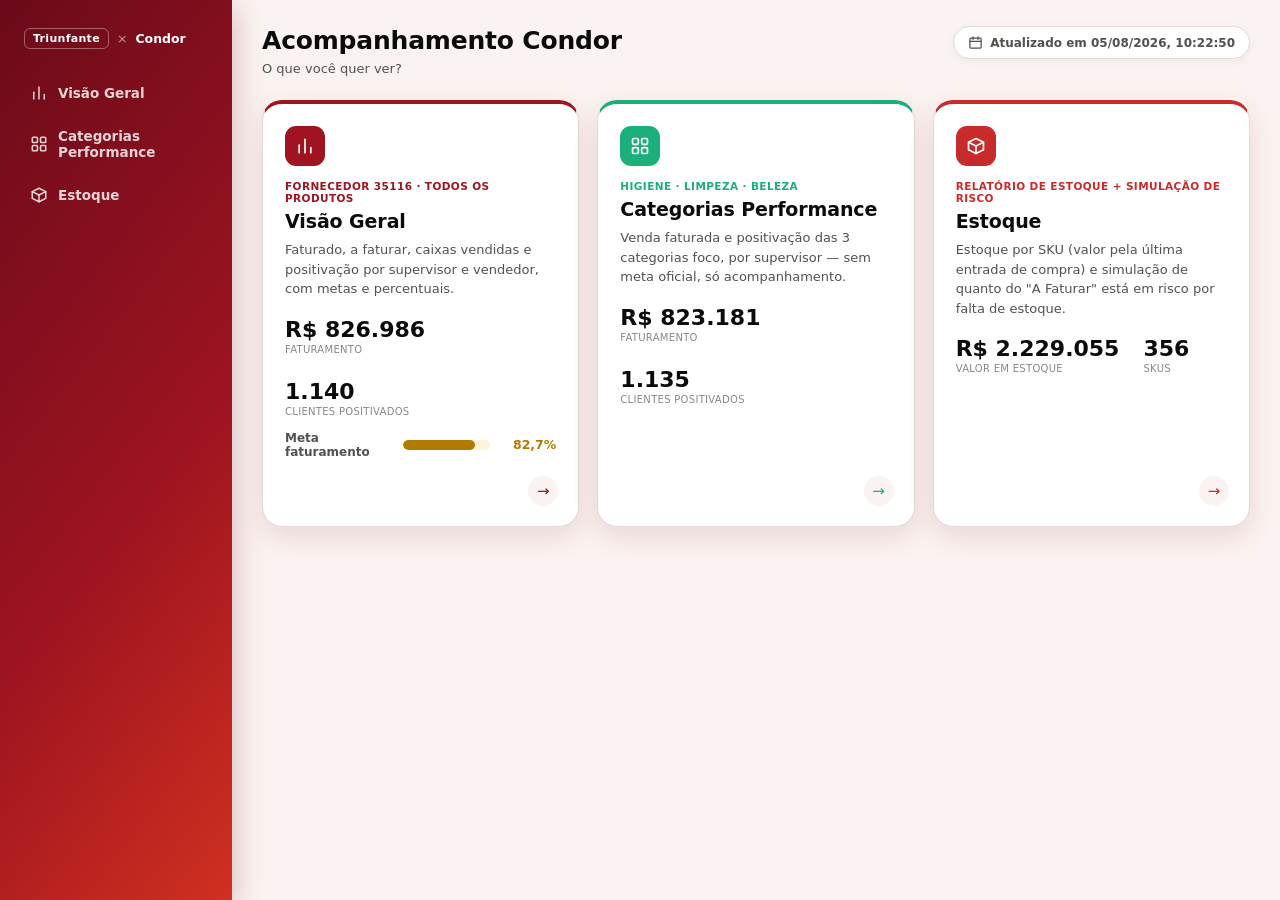
==== commit 8c0e4ff6: "Adiciona selecao de mes (Julho fechado) e refatora pipeline pra fechamento mes a mes Cada mes agora " ====
--- a/index.html
+++ b/index.html
@@ -12,12 +12,14 @@
   <div class="main">
     <div class="content">
       <div id="topbarSlot"></div>
+      <div id="mesPickerSlot"></div>
       <div class="menu-grid" id="menuGrid"></div>
     </div>
   </div>
 </div>
 
-<script src="data.js"></script>
+<script src="meses.js"></script>
+<script src="mes-loader.js"></script>
 <script src="script.js"></script>
 <script>
 (function () {
@@ -25,6 +27,8 @@
 
   document.getElementById("sidebarSlot").outerHTML = sidebarHTML("");
   document.getElementById("topbarSlot").outerHTML = topbarHTML("Acompanhamento Condor", "O que você quer ver?", data.atualizadoEm);
+  document.getElementById("mesPickerSlot").outerHTML = mesPickerHTML(window.CONDOR_MESES, window.CONDOR_MES_ATUAL);
+  wireMesPicker(document);
 
   var g = data.geral.totalGeral;
   var cats = data.categorias.totalGeral;
--- a/style.css
+++ b/style.css
@@ -163,12 +163,29 @@
 .topbar { display: flex; align-items: flex-start; justify-content: space-between; gap: 16px; flex-wrap: wrap; margin-bottom: 22px; }
 .topbar h1 { font-size: 25px; margin: 0; font-weight: 800; letter-spacing: -0.2px; }
 .topbar-sub { font-size: 13px; color: var(--ink-soft); margin-top: 5px; max-width: 640px; line-height: 1.4; }
+.topbar-pills { display: flex; align-items: center; gap: 10px; flex-wrap: wrap; }
 .datepill {
   display: flex; align-items: center; gap: 7px; font-size: 12px; font-weight: 700; color: var(--ink-soft);
   background: var(--panel); border: 1px solid var(--line); border-radius: 30px; padding: 8px 14px;
   box-shadow: var(--shadow-sm); white-space: nowrap;
 }
 .datepill svg { width: 15px; height: 15px; flex-shrink: 0; }
+.mespill { color: var(--condor-2); border-color: var(--condor-2); text-decoration: none; cursor: pointer; }
+.mespill:hover { background: var(--condor-soft-bg); }
+
+/* ---- Seletor de mes (pagina inicial) ---- */
+.mes-picker {
+  display: flex; align-items: center; gap: 12px; flex-wrap: wrap; margin: -6px 0 20px;
+}
+.mes-picker-label { font-size: 12px; font-weight: 700; color: var(--ink-muted); text-transform: uppercase; letter-spacing: 0.3px; }
+.mes-picker-pills { display: flex; gap: 8px; flex-wrap: wrap; }
+.mes-btn {
+  font: inherit; font-size: 13px; font-weight: 700; color: var(--ink-soft); cursor: pointer;
+  background: var(--panel); border: 1px solid var(--line); border-radius: 30px; padding: 7px 16px;
+  box-shadow: var(--shadow-sm); transition: background 0.15s, color 0.15s, border-color 0.15s;
+}
+.mes-btn:hover { border-color: var(--condor-2); color: var(--condor-2); }
+.mes-btn.active { background: var(--condor-grad); color: #fff; border-color: transparent; }
 
 @media (max-width: 880px) {
   .app { flex-direction: column; }
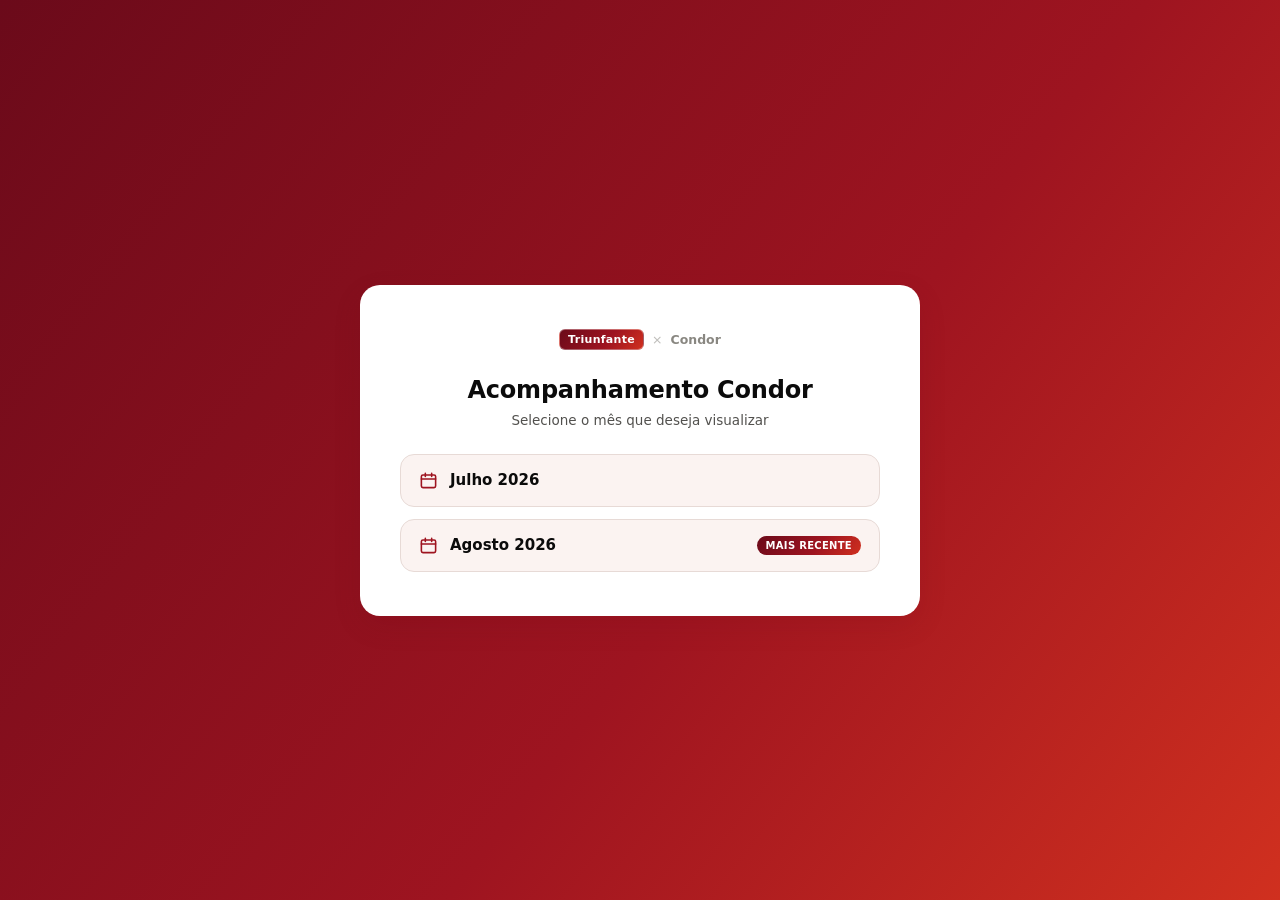
==== commit 4a9e25bb: "Separa a escolha de mes numa tela inicial de verdade (index.html), antes do menu index.html agora eh" ====
--- a/index.html
+++ b/index.html
@@ -7,75 +7,22 @@
 <link rel="stylesheet" href="style.css">
 </head>
 <body>
-<div class="app">
-  <div id="sidebarSlot"></div>
-  <div class="main">
-    <div class="content">
-      <div id="topbarSlot"></div>
-      <div id="mesPickerSlot"></div>
-      <div class="menu-grid" id="menuGrid"></div>
-    </div>
+<div class="mesgate">
+  <div class="mesgate-card">
+    <div class="mesgate-brand"><span class="side-brand-badge">Triunfante</span><span class="side-brand-x">×</span><span class="side-brand-name">Condor</span></div>
+    <h1>Acompanhamento Condor</h1>
+    <p class="mesgate-sub">Selecione o mês que deseja visualizar</p>
+    <div class="mesgate-grid" id="mesGateGrid"></div>
   </div>
 </div>
 
 <script src="meses.js"></script>
-<script src="mes-loader.js"></script>
 <script src="script.js"></script>
 <script>
 (function () {
-  var data = getData();
-
-  document.getElementById("sidebarSlot").outerHTML = sidebarHTML("");
-  document.getElementById("topbarSlot").outerHTML = topbarHTML("Acompanhamento Condor", "O que você quer ver?", data.atualizadoEm);
-  document.getElementById("mesPickerSlot").outerHTML = mesPickerHTML(window.CONDOR_MESES, window.CONDOR_MES_ATUAL);
-  wireMesPicker(document);
-
-  var g = data.geral.totalGeral;
-  var cats = data.categorias.totalGeral;
-
-  var itens = [
-    {
-      href: "visao-geral.html", accent: "var(--condor-2)", icon: iconGeral(), tag: "Fornecedor 35116 · todos os produtos",
-      titulo: "Visão Geral", desc: "Faturado, a faturar, caixas vendidas e positivação por supervisor e vendedor, com metas e percentuais.",
-      stats: [
-        { v: fmtBRL(g.faturamento), k: "Faturamento" },
-        { v: fmtInt(g.positivacao), k: "Clientes positivados" }
-      ],
-      meter: g.metaFaturamento ? meterRow("Meta faturamento", g.pctMetaFaturamento) : ""
-    },
-    {
-      href: "categorias.html", accent: "var(--sup-24)", icon: iconCategorias(), tag: "Higiene · Limpeza · Beleza",
-      titulo: "Categorias Performance", desc: "Venda faturada e positivação das 3 categorias foco, por supervisor — sem meta oficial, só acompanhamento.",
-      stats: [
-        { v: fmtBRL(cats.faturamento), k: "Faturamento" },
-        { v: fmtInt(cats.positivacao), k: "Clientes positivados" }
-      ],
-      meter: ""
-    },
-    {
-      href: "estoque.html", accent: "var(--critical)", icon: iconBox(), tag: "Relatório de estoque + simulação de risco",
-      titulo: "Estoque", desc: "Estoque por SKU (valor pela última entrada de compra) e simulação de quanto do \"A Faturar\" está em risco por falta de estoque.",
-      stats: [
-        { v: fmtBRL(data.estoque.total.valor), k: "Valor em estoque" },
-        { v: fmtInt(data.estoque.produtos.length), k: "SKUs" }
-      ],
-      meter: ""
-    }
-  ];
-
-  document.getElementById("menuGrid").innerHTML = itens.map(function (it) {
-    return '<a class="menu-card" href="' + it.href + '" style="--menu-accent:' + it.accent + '">' +
-      '<div class="menu-icon">' + it.icon + '</div>' +
-      '<div class="menu-tag">' + it.tag + '</div>' +
-      '<h2>' + it.titulo + '</h2>' +
-      '<p>' + it.desc + '</p>' +
-      '<div class="menu-stats">' + it.stats.map(function (s) {
-        return '<div class="stat-inline"><div class="v num">' + s.v + '</div><div class="k">' + s.k + '</div></div>';
-      }).join("") + '</div>' +
-      (it.meter ? '<div class="menu-meter">' + it.meter + '</div>' : '') +
-      '<div class="menu-arrow">→</div>' +
-    '</a>';
-  }).join("");
+  var meses = window.CONDOR_MESES || [];
+  document.getElementById("mesGateGrid").innerHTML = mesGateCardsHTML(meses);
+  wireMesGate(document);
 })();
 </script>
 </body>
--- a/style.css
+++ b/style.css
@@ -173,19 +173,39 @@
 .mespill { color: var(--condor-2); border-color: var(--condor-2); text-decoration: none; cursor: pointer; }
 .mespill:hover { background: var(--condor-soft-bg); }
 
-/* ---- Seletor de mes (pagina inicial) ---- */
-.mes-picker {
-  display: flex; align-items: center; gap: 12px; flex-wrap: wrap; margin: -6px 0 20px;
-}
-.mes-picker-label { font-size: 12px; font-weight: 700; color: var(--ink-muted); text-transform: uppercase; letter-spacing: 0.3px; }
-.mes-picker-pills { display: flex; gap: 8px; flex-wrap: wrap; }
-.mes-btn {
-  font: inherit; font-size: 13px; font-weight: 700; color: var(--ink-soft); cursor: pointer;
-  background: var(--panel); border: 1px solid var(--line); border-radius: 30px; padding: 7px 16px;
-  box-shadow: var(--shadow-sm); transition: background 0.15s, color 0.15s, border-color 0.15s;
-}
-.mes-btn:hover { border-color: var(--condor-2); color: var(--condor-2); }
-.mes-btn.active { background: var(--condor-grad); color: #fff; border-color: transparent; }
+/* ---- Portao de mes (index.html -- tela antes de qualquer dado) ---- */
+.mesgate {
+  min-height: 100vh; display: flex; align-items: center; justify-content: center;
+  background: var(--condor-grad); padding: 24px;
+}
+.mesgate-card {
+  background: var(--panel); border-radius: var(--radius-lg); box-shadow: var(--shadow-md);
+  padding: 44px 40px; max-width: 560px; width: 100%; text-align: center;
+}
+.mesgate-brand {
+  display: flex; align-items: center; justify-content: center; gap: 8px; margin-bottom: 26px;
+  font-weight: 700; font-size: 12.5px; color: var(--ink-muted);
+}
+.mesgate-brand .side-brand-badge {
+  background: var(--condor-grad); color: #fff; border-radius: 6px; padding: 3px 8px; font-size: 11px;
+}
+.mesgate-card h1 { font-size: 24px; margin: 0 0 8px; font-weight: 800; letter-spacing: -0.2px; }
+.mesgate-sub { font-size: 13.5px; color: var(--ink-soft); margin: 0 0 26px; }
+.mesgate-grid { display: flex; flex-direction: column; gap: 12px; }
+.mesgate-btn {
+  display: flex; align-items: center; gap: 12px; font: inherit; font-size: 15px; font-weight: 700;
+  color: var(--ink); cursor: pointer; text-align: left; width: 100%;
+  background: var(--bg); border: 1px solid var(--line); border-radius: var(--radius); padding: 16px 18px;
+  transition: border-color 0.15s, background 0.15s, transform 0.15s;
+}
+.mesgate-btn:hover { border-color: var(--condor-2); background: var(--condor-soft-bg); transform: translateY(-1px); }
+.mesgate-btn-icon { display: flex; color: var(--condor-2); flex-shrink: 0; }
+.mesgate-btn-icon svg { width: 19px; height: 19px; }
+.mesgate-btn-label { flex: 1; }
+.mesgate-btn-tag {
+  font-size: 10px; font-weight: 700; text-transform: uppercase; letter-spacing: 0.3px; color: #fff;
+  background: var(--condor-grad); border-radius: 20px; padding: 4px 9px; flex-shrink: 0;
+}
 
 @media (max-width: 880px) {
   .app { flex-direction: column; }
